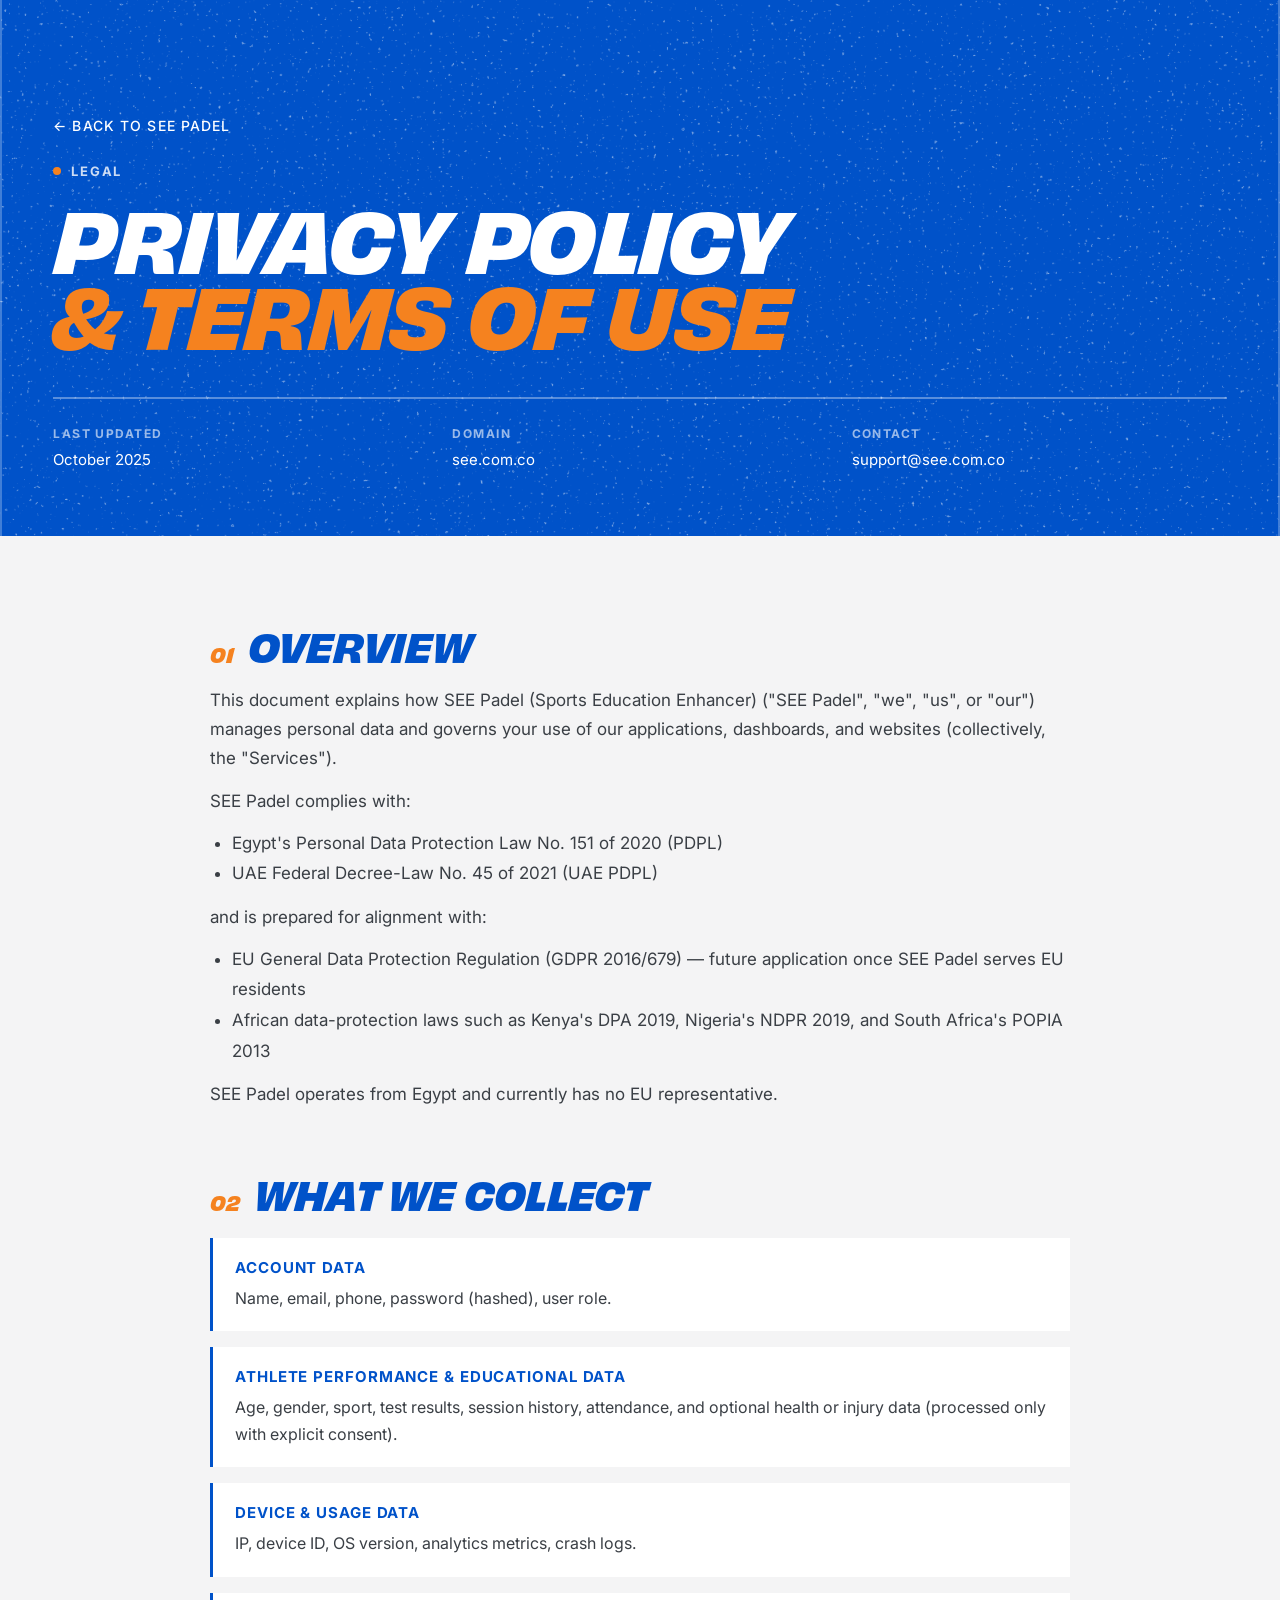
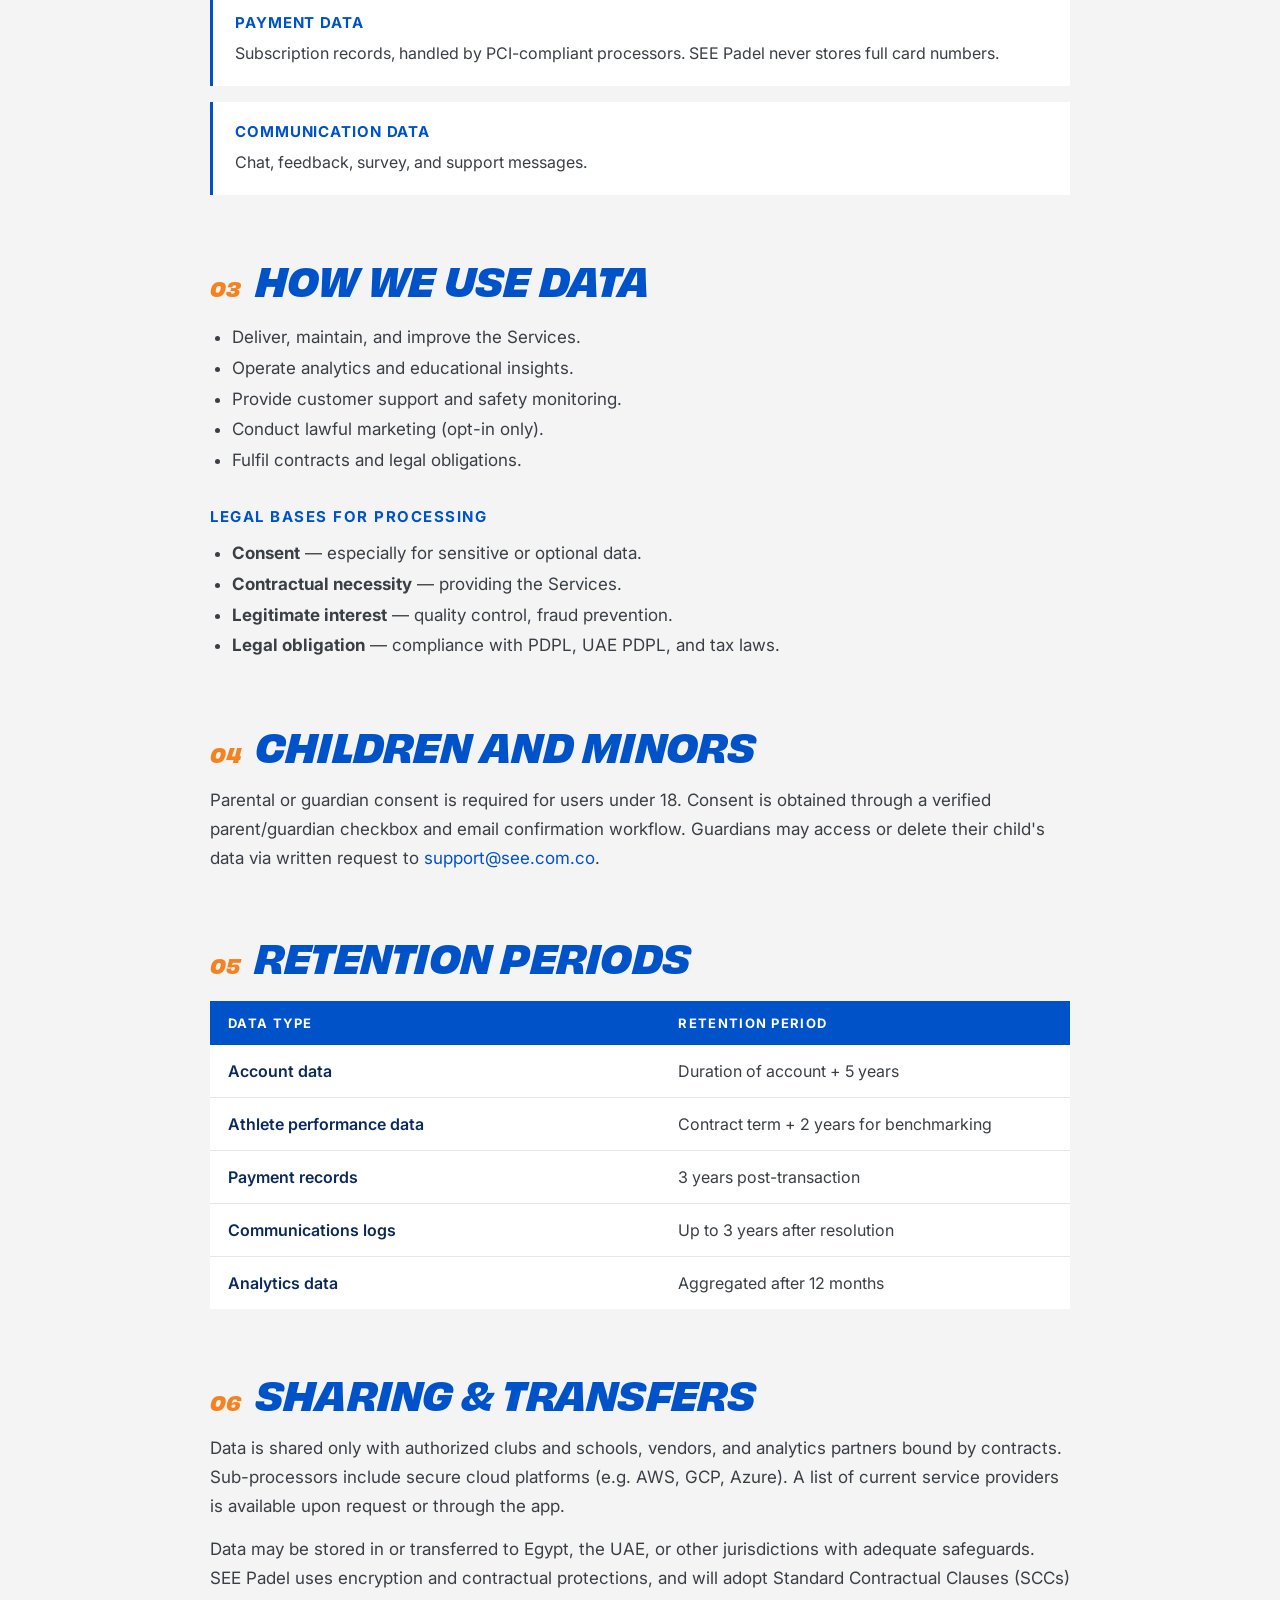
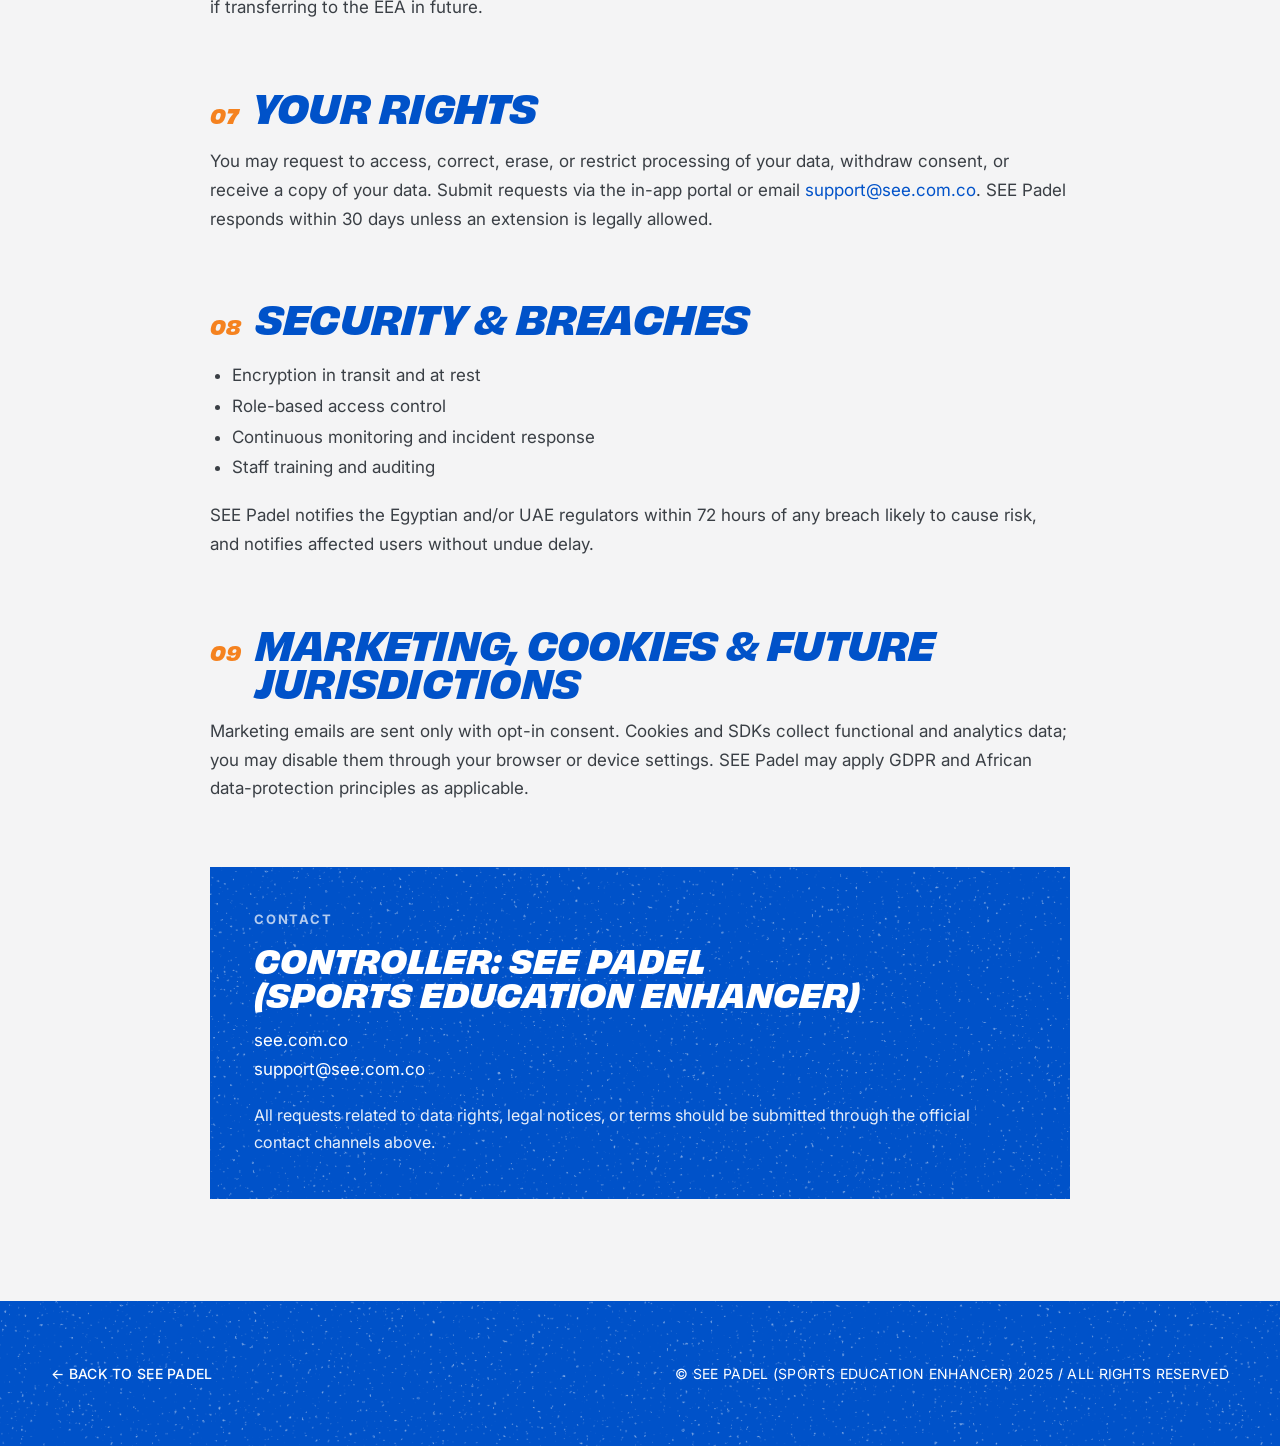
==== privacy.html @ aed31540 "Add See Padel landing page static site Static HTML/CSS/JS port of the See Padel prototype, including" ====
<!DOCTYPE html>
<html lang="en">
<head>
<meta charset="utf-8">
<meta name="viewport" content="width=device-width, initial-scale=1">
<title>Privacy Policy &amp; Terms of Use — See Padel</title>
<link rel="icon" href="./assets/logo-mark.png">
<link rel="preconnect" href="https://fonts.googleapis.com">
<link rel="preconnect" href="https://fonts.gstatic.com" crossorigin>
<link href="https://fonts.googleapis.com/css2?family=Archivo:ital,wght@0,400..900;1,400..900&family=Inter:wght@400;500;600;700&display=swap" rel="stylesheet">
<link rel="stylesheet" href="./styles.css">
</head>
<body class="legal">

<section data-r="hero" style="position:relative;background-color:#0052C9;background-image:url('./assets/bg-noise.png');background-size:1150px auto;background-repeat:repeat;background-position:top center;color:#fff;font-family:'Inter',system-ui,sans-serif;overflow:hidden">
  <div data-r="hero-inner" style="position:relative;padding:clamp(72px,9vw,132px) clamp(20px,4vw,72px) clamp(44px,5vw,72px);border-left:2px solid rgba(255,255,255,0.25);border-right:2px solid rgba(255,255,255,0.25)">
    <a href="./index.html" style="display:inline-flex;align-items:center;gap:10px;font-size:14px;font-weight:500;letter-spacing:0.08em;text-transform:uppercase;color:#fff">&larr; Back to see padel</a>
    <div style="display:flex;align-items:center;gap:10px;margin-top:28px;font-size:13px;font-weight:700;letter-spacing:0.14em;text-transform:uppercase;color:rgba(255,255,255,0.8)">
      <span style="width:8px;height:8px;border-radius:50%;background:#F5821F"></span>Legal
    </div>
    <h1 data-r="h1" style="margin:16px 0 0;font-family:'Obviously','Archivo',sans-serif;font-style:italic;font-weight:700;font-size:clamp(40px,6.4vw,96px);line-height:0.92;letter-spacing:-0.03em;text-transform:uppercase;text-wrap:balance">Privacy policy<br><span style="color:#F5821F">&amp; terms of use</span></h1>
    <div data-r="meta" style="display:grid;grid-template-columns:repeat(3,minmax(0,1fr));gap:24px;margin-top:clamp(32px,4vw,56px);padding-top:26px;border-top:2px solid rgba(255,255,255,0.35);font-size:15px;line-height:1.5">
      <div>
        <div style="font-size:12px;font-weight:700;letter-spacing:0.12em;text-transform:uppercase;color:rgba(255,255,255,0.6)">Last updated</div>
        <div style="margin-top:6px">October 2025</div>
      </div>
      <div>
        <div style="font-size:12px;font-weight:700;letter-spacing:0.12em;text-transform:uppercase;color:rgba(255,255,255,0.6)">Domain</div>
        <div style="margin-top:6px"><a href="https://see.com.co" target="_blank" rel="noopener">see.com.co</a></div>
      </div>
      <div>
        <div style="font-size:12px;font-weight:700;letter-spacing:0.12em;text-transform:uppercase;color:rgba(255,255,255,0.6)">Contact</div>
        <div style="margin-top:6px"><a href="mailto:support@see.com.co">support@see.com.co</a></div>
      </div>
    </div>
  </div>
</section>

<section data-r="body" style="background:#F4F4F5;padding:clamp(56px,7vw,104px) clamp(20px,4vw,72px) clamp(72px,8vw,120px);font-family:'Inter',system-ui,sans-serif;color:#3A3F45">
  <div style="max-width:860px;margin:0 auto;display:flex;flex-direction:column;gap:clamp(40px,5vw,64px)">

    <div>
      <div style="display:flex;align-items:baseline;gap:14px">
        <span style="font-family:'Obviously','Archivo',sans-serif;font-style:italic;font-weight:700;font-size:20px;color:#F5821F">01</span>
        <h2 style="margin:0;font-family:'Obviously','Archivo',sans-serif;font-style:italic;font-weight:700;font-size:clamp(24px,3vw,38px);line-height:1;letter-spacing:-0.02em;text-transform:uppercase;color:#0052C9">Overview</h2>
      </div>
      <p style="margin:18px 0 0;font-size:17px;line-height:1.7;text-wrap:pretty">This document explains how SEE Padel (Sports Education Enhancer) ("SEE Padel", "we", "us", or "our") manages personal data and governs your use of our applications, dashboards, and websites (collectively, the "Services").</p>
      <p style="margin:14px 0 0;font-size:17px;line-height:1.7">SEE Padel complies with:</p>
      <ul style="margin:12px 0 0;padding-left:22px;font-size:17px;line-height:1.8">
        <li>Egypt's Personal Data Protection Law No. 151 of 2020 (PDPL)</li>
        <li>UAE Federal Decree-Law No. 45 of 2021 (UAE PDPL)</li>
      </ul>
      <p style="margin:14px 0 0;font-size:17px;line-height:1.7">and is prepared for alignment with:</p>
      <ul style="margin:12px 0 0;padding-left:22px;font-size:17px;line-height:1.8">
        <li>EU General Data Protection Regulation (GDPR 2016/679) &mdash; future application once SEE Padel serves EU residents</li>
        <li>African data-protection laws such as Kenya's DPA 2019, Nigeria's NDPR 2019, and South Africa's POPIA 2013</li>
      </ul>
      <p style="margin:14px 0 0;font-size:17px;line-height:1.7">SEE Padel operates from Egypt and currently has no EU representative.</p>
    </div>

    <div>
      <div style="display:flex;align-items:baseline;gap:14px">
        <span style="font-family:'Obviously','Archivo',sans-serif;font-style:italic;font-weight:700;font-size:20px;color:#F5821F">02</span>
        <h2 style="margin:0;font-family:'Obviously','Archivo',sans-serif;font-style:italic;font-weight:700;font-size:clamp(24px,3vw,38px);line-height:1;letter-spacing:-0.02em;text-transform:uppercase;color:#0052C9">What we collect</h2>
      </div>
      <div style="display:flex;flex-direction:column;gap:16px;margin-top:22px">
        <div style="padding:20px 22px;background:#fff;border-left:3px solid #0052C9">
          <div style="font-size:15px;font-weight:700;letter-spacing:0.06em;text-transform:uppercase;color:#0052C9">Account data</div>
          <p style="margin:8px 0 0;font-size:16px;line-height:1.65">Name, email, phone, password (hashed), user role.</p>
        </div>
        <div style="padding:20px 22px;background:#fff;border-left:3px solid #0052C9">
          <div style="font-size:15px;font-weight:700;letter-spacing:0.06em;text-transform:uppercase;color:#0052C9">Athlete performance &amp; educational data</div>
          <p style="margin:8px 0 0;font-size:16px;line-height:1.65">Age, gender, sport, test results, session history, attendance, and optional health or injury data (processed only with explicit consent).</p>
        </div>
        <div style="padding:20px 22px;background:#fff;border-left:3px solid #0052C9">
          <div style="font-size:15px;font-weight:700;letter-spacing:0.06em;text-transform:uppercase;color:#0052C9">Device &amp; usage data</div>
          <p style="margin:8px 0 0;font-size:16px;line-height:1.65">IP, device ID, OS version, analytics metrics, crash logs.</p>
        </div>
        <div style="padding:20px 22px;background:#fff;border-left:3px solid #0052C9">
          <div style="font-size:15px;font-weight:700;letter-spacing:0.06em;text-transform:uppercase;color:#0052C9">Payment data</div>
          <p style="margin:8px 0 0;font-size:16px;line-height:1.65">Subscription records, handled by PCI-compliant processors. SEE Padel never stores full card numbers.</p>
        </div>
        <div style="padding:20px 22px;background:#fff;border-left:3px solid #0052C9">
          <div style="font-size:15px;font-weight:700;letter-spacing:0.06em;text-transform:uppercase;color:#0052C9">Communication data</div>
          <p style="margin:8px 0 0;font-size:16px;line-height:1.65">Chat, feedback, survey, and support messages.</p>
        </div>
      </div>
    </div>

    <div>
      <div style="display:flex;align-items:baseline;gap:14px">
        <span style="font-family:'Obviously','Archivo',sans-serif;font-style:italic;font-weight:700;font-size:20px;color:#F5821F">03</span>
        <h2 style="margin:0;font-family:'Obviously','Archivo',sans-serif;font-style:italic;font-weight:700;font-size:clamp(24px,3vw,38px);line-height:1;letter-spacing:-0.02em;text-transform:uppercase;color:#0052C9">How we use data</h2>
      </div>
      <ul style="margin:20px 0 0;padding-left:22px;font-size:17px;line-height:1.8">
        <li>Deliver, maintain, and improve the Services.</li>
        <li>Operate analytics and educational insights.</li>
        <li>Provide customer support and safety monitoring.</li>
        <li>Conduct lawful marketing (opt-in only).</li>
        <li>Fulfil contracts and legal obligations.</li>
      </ul>
      <h3 style="margin:32px 0 0;font-size:15px;font-weight:700;letter-spacing:0.1em;text-transform:uppercase;color:#0052C9">Legal bases for processing</h3>
      <ul style="margin:12px 0 0;padding-left:22px;font-size:17px;line-height:1.8">
        <li><strong>Consent</strong> &mdash; especially for sensitive or optional data.</li>
        <li><strong>Contractual necessity</strong> &mdash; providing the Services.</li>
        <li><strong>Legitimate interest</strong> &mdash; quality control, fraud prevention.</li>
        <li><strong>Legal obligation</strong> &mdash; compliance with PDPL, UAE PDPL, and tax laws.</li>
      </ul>
    </div>

    <div>
      <div style="display:flex;align-items:baseline;gap:14px">
        <span style="font-family:'Obviously','Archivo',sans-serif;font-style:italic;font-weight:700;font-size:20px;color:#F5821F">04</span>
        <h2 style="margin:0;font-family:'Obviously','Archivo',sans-serif;font-style:italic;font-weight:700;font-size:clamp(24px,3vw,38px);line-height:1;letter-spacing:-0.02em;text-transform:uppercase;color:#0052C9">Children and minors</h2>
      </div>
      <p style="margin:18px 0 0;font-size:17px;line-height:1.7;text-wrap:pretty">Parental or guardian consent is required for users under 18. Consent is obtained through a verified parent/guardian checkbox and email confirmation workflow. Guardians may access or delete their child's data via written request to <a href="mailto:support@see.com.co">support@see.com.co</a>.</p>
    </div>

    <div>
      <div style="display:flex;align-items:baseline;gap:14px">
        <span style="font-family:'Obviously','Archivo',sans-serif;font-style:italic;font-weight:700;font-size:20px;color:#F5821F">05</span>
        <h2 style="margin:0;font-family:'Obviously','Archivo',sans-serif;font-style:italic;font-weight:700;font-size:clamp(24px,3vw,38px);line-height:1;letter-spacing:-0.02em;text-transform:uppercase;color:#0052C9">Retention periods</h2>
      </div>
      <div data-r="table" style="margin-top:22px;background:#fff;font-size:16px">
        <div style="display:grid;grid-template-columns:1.1fr 1fr;background:#0052C9;color:#fff;font-size:13px;font-weight:700;letter-spacing:0.1em;text-transform:uppercase">
          <div style="padding:14px 18px">Data type</div>
          <div style="padding:14px 18px">Retention period</div>
        </div>
        <div style="display:grid;grid-template-columns:1.1fr 1fr;border-bottom:1px solid #E7E7E9">
          <div style="padding:16px 18px;font-weight:600;color:#0B2A5B">Account data</div>
          <div style="padding:16px 18px">Duration of account + 5 years</div>
        </div>
        <div style="display:grid;grid-template-columns:1.1fr 1fr;border-bottom:1px solid #E7E7E9">
          <div style="padding:16px 18px;font-weight:600;color:#0B2A5B">Athlete performance data</div>
          <div style="padding:16px 18px">Contract term + 2 years for benchmarking</div>
        </div>
        <div style="display:grid;grid-template-columns:1.1fr 1fr;border-bottom:1px solid #E7E7E9">
          <div style="padding:16px 18px;font-weight:600;color:#0B2A5B">Payment records</div>
          <div style="padding:16px 18px">3 years post-transaction</div>
        </div>
        <div style="display:grid;grid-template-columns:1.1fr 1fr;border-bottom:1px solid #E7E7E9">
          <div style="padding:16px 18px;font-weight:600;color:#0B2A5B">Communications logs</div>
          <div style="padding:16px 18px">Up to 3 years after resolution</div>
        </div>
        <div style="display:grid;grid-template-columns:1.1fr 1fr">
          <div style="padding:16px 18px;font-weight:600;color:#0B2A5B">Analytics data</div>
          <div style="padding:16px 18px">Aggregated after 12 months</div>
        </div>
      </div>
    </div>

    <div>
      <div style="display:flex;align-items:baseline;gap:14px">
        <span style="font-family:'Obviously','Archivo',sans-serif;font-style:italic;font-weight:700;font-size:20px;color:#F5821F">06</span>
        <h2 style="margin:0;font-family:'Obviously','Archivo',sans-serif;font-style:italic;font-weight:700;font-size:clamp(24px,3vw,38px);line-height:1;letter-spacing:-0.02em;text-transform:uppercase;color:#0052C9">Sharing &amp; transfers</h2>
      </div>
      <p style="margin:18px 0 0;font-size:17px;line-height:1.7;text-wrap:pretty">Data is shared only with authorized clubs and schools, vendors, and analytics partners bound by contracts. Sub-processors include secure cloud platforms (e.g. AWS, GCP, Azure). A list of current service providers is available upon request or through the app.</p>
      <p style="margin:14px 0 0;font-size:17px;line-height:1.7;text-wrap:pretty">Data may be stored in or transferred to Egypt, the UAE, or other jurisdictions with adequate safeguards. SEE Padel uses encryption and contractual protections, and will adopt Standard Contractual Clauses (SCCs) if transferring to the EEA in future.</p>
    </div>

    <div>
      <div style="display:flex;align-items:baseline;gap:14px">
        <span style="font-family:'Obviously','Archivo',sans-serif;font-style:italic;font-weight:700;font-size:20px;color:#F5821F">07</span>
        <h2 style="margin:0;font-family:'Obviously','Archivo',sans-serif;font-style:italic;font-weight:700;font-size:clamp(24px,3vw,38px);line-height:1;letter-spacing:-0.02em;text-transform:uppercase;color:#0052C9">Your rights</h2>
      </div>
      <p style="margin:18px 0 0;font-size:17px;line-height:1.7;text-wrap:pretty">You may request to access, correct, erase, or restrict processing of your data, withdraw consent, or receive a copy of your data. Submit requests via the in-app portal or email <a href="mailto:support@see.com.co">support@see.com.co</a>. SEE Padel responds within 30 days unless an extension is legally allowed.</p>
    </div>

    <div>
      <div style="display:flex;align-items:baseline;gap:14px">
        <span style="font-family:'Obviously','Archivo',sans-serif;font-style:italic;font-weight:700;font-size:20px;color:#F5821F">08</span>
        <h2 style="margin:0;font-family:'Obviously','Archivo',sans-serif;font-style:italic;font-weight:700;font-size:clamp(24px,3vw,38px);line-height:1;letter-spacing:-0.02em;text-transform:uppercase;color:#0052C9">Security &amp; breaches</h2>
      </div>
      <ul style="margin:20px 0 0;padding-left:22px;font-size:17px;line-height:1.8">
        <li>Encryption in transit and at rest</li>
        <li>Role-based access control</li>
        <li>Continuous monitoring and incident response</li>
        <li>Staff training and auditing</li>
      </ul>
      <p style="margin:18px 0 0;font-size:17px;line-height:1.7;text-wrap:pretty">SEE Padel notifies the Egyptian and/or UAE regulators within 72 hours of any breach likely to cause risk, and notifies affected users without undue delay.</p>
    </div>

    <div>
      <div style="display:flex;align-items:baseline;gap:14px">
        <span style="font-family:'Obviously','Archivo',sans-serif;font-style:italic;font-weight:700;font-size:20px;color:#F5821F">09</span>
        <h2 style="margin:0;font-family:'Obviously','Archivo',sans-serif;font-style:italic;font-weight:700;font-size:clamp(24px,3vw,38px);line-height:1;letter-spacing:-0.02em;text-transform:uppercase;color:#0052C9">Marketing, cookies &amp; future jurisdictions</h2>
      </div>
      <p style="margin:18px 0 0;font-size:17px;line-height:1.7;text-wrap:pretty">Marketing emails are sent only with opt-in consent. Cookies and SDKs collect functional and analytics data; you may disable them through your browser or device settings. SEE Padel may apply GDPR and African data-protection principles as applicable.</p>
    </div>

    <div data-r="contact-card" style="padding:clamp(28px,4vw,44px);background-color:#0052C9;background-image:url('./assets/bg-noise.png');background-size:1150px auto;background-repeat:repeat;color:#fff">
      <div style="font-size:13px;font-weight:700;letter-spacing:0.14em;text-transform:uppercase;color:rgba(255,255,255,0.7)">Contact</div>
      <div style="margin-top:14px;font-family:'Obviously','Archivo',sans-serif;font-style:italic;font-weight:700;font-size:clamp(22px,2.6vw,32px);line-height:1.05;text-transform:uppercase">Controller: SEE Padel<br>(Sports Education Enhancer)</div>
      <div style="margin-top:18px;font-size:17px;line-height:1.7">
        <a href="https://see.com.co" target="_blank" rel="noopener">see.com.co</a><br>
        <a href="mailto:support@see.com.co">support@see.com.co</a>
      </div>
      <p style="margin:18px 0 0;font-size:16px;line-height:1.65;color:rgba(255,255,255,0.9);text-wrap:pretty">All requests related to data rights, legal notices, or terms should be submitted through the official contact channels above.</p>
    </div>

  </div>
</section>

<footer data-r="footer" style="background-color:#0052C9;background-image:url('./assets/bg-noise.png');background-size:1150px auto;background-repeat:repeat;background-position:top center;padding:clamp(40px,5vw,64px) clamp(20px,4vw,72px);color:#fff;font-family:'Inter',system-ui,sans-serif">
  <div data-r="footer-row" style="display:flex;flex-wrap:wrap;align-items:center;justify-content:space-between;gap:24px;font-size:14px;letter-spacing:0.02em;text-transform:uppercase">
    <a href="./index.html" style="display:inline-flex;align-items:center;gap:10px;font-weight:500">&larr; Back to see padel</a>
    <div>&copy; SEE Padel (Sports Education Enhancer) 2025 / All rights reserved</div>
  </div>
</footer>

</body>
</html>
---- styles.css ----
/* See Padel — landing page styles
   Ported from the Claude Design handoff (See Padel.dc.html).
   Theme baked to the design defaults: accent #F5821F, framed hero, Glass overlay. */

@font-face { font-family:'Obviously'; src:url('./assets/fonts/Obviously-Bold.otf') format('opentype'); font-weight:700; font-style:normal; font-display:swap; }
@font-face { font-family:'Obviously'; src:url('./assets/fonts/Obviously-BoldItalic.otf') format('opentype'); font-weight:700; font-style:italic; font-display:swap; }

html, body { margin:0; padding:0; height:auto; min-height:100%; overflow:visible; overflow-x:clip; }
body { background:#0052C9; -webkit-font-smoothing:antialiased; text-rendering:optimizeLegibility; }
*, *::before, *::after { box-sizing:border-box; }
img { max-width:100%; }
a { color:#FFFFFF; text-decoration:none; }
a:hover { color:#F5821F; }
html { scroll-behavior:smooth; }

/* ---- Hero noise field ---- */
[data-r="hero"] {
  background-image:url("./assets/bg-noise.png");
  background-size:1150px auto;
  background-repeat:repeat;
  background-position:top center;
}

/* ---- Anchored scroll targets ---- */
#features, #how, #faqs, #clubs { scroll-margin-top:0; }
[data-r="steps-wrap"], [data-r="faq-wrap"], [data-r="footer"], #clubs { position:relative; z-index:1; }

/* ---- Hover / focus affordances (were style-hover in the prototype) ---- */
@media (min-width:768px) {
  [data-r="cta"] > a, [data-r="cta2-buttons"] > a, [data-r="signin"] {
    border-radius:0;
    transition:border-radius 380ms cubic-bezier(0.22,1,0.36,1), background 260ms ease, border-color 260ms ease, color 260ms ease;
  }
  [data-r="cta"] > a > span, [data-r="cta2-buttons"] > a > span, [data-r="signin"] > span {
    display:inline-block;
    transition:transform 320ms cubic-bezier(0.22,1,0.36,1);
  }
  [data-r="cta"] > a:hover, [data-r="cta2-buttons"] > a:hover { border-radius:24px; }
  [data-r="signin"]:hover { border-radius:16px; }
  [data-r="cta"] > a:hover > span, [data-r="cta2-buttons"] > a:hover > span, [data-r="signin"]:hover > span { transform:translateX(6px); }
}
[data-r="signin"]:hover { background:#ff9436; color:#fff; }
[data-r="cta"] a.is-primary:hover { background:#ff9436; color:#fff; }
[data-r="cta"] a.is-ghost:hover { background:rgba(255,255,255,0.18); color:#fff; border-color:#fff; }
[data-r="cta2-buttons"] a:hover { background:#0a63e0; color:#fff; }
[data-r="faq-item"] button:hover span:first-child { color:#0052C9; }

/* ---- FAB / burger / mobile menu ---- */
[data-r="fab"][data-on="true"] { transform:translateY(0) !important; pointer-events:auto !important; }
@media (hover:hover) and (pointer:fine) { [data-r="fab"]:hover { border-radius:18px; } }
[data-r="burger"] > span { transition:transform 380ms cubic-bezier(0.22,1,0.36,1), opacity 220ms ease; }
[data-r="burger"][data-x="true"] > span:nth-child(1) { transform:translateY(7px) rotate(45deg); }
[data-r="burger"][data-x="true"] > span:nth-child(2) { opacity:0; transform:scaleX(0.4); }
[data-r="burger"][data-x="true"] > span:nth-child(3) { transform:translateY(-7px) rotate(-45deg); }
[data-r="fab"] > span { transition:transform 380ms cubic-bezier(0.22,1,0.36,1), opacity 220ms ease; }
[data-r="fab"][data-x="true"] > span:nth-child(1) { transform:translateY(7px) rotate(45deg); }
[data-r="fab"][data-x="true"] > span:nth-child(2) { opacity:0; transform:scaleX(0.4); }
[data-r="fab"][data-x="true"] > span:nth-child(3) { transform:translateY(-7px) rotate(-45deg); }
[data-r="fabmenu"][data-open="true"] { opacity:1 !important; visibility:visible !important; pointer-events:auto !important; transition-delay:0s !important; }
[data-r="fabmenu"] a:hover { color:#F5821F; }

/* ---- Keyframes for the hero intro ---- */
@keyframes heroDown { from { opacity:0; transform:translateY(-26px); filter:blur(14px); } to { opacity:1; transform:translateY(0); filter:blur(0); } }
@keyframes heroUp { from { opacity:0; transform:translateY(70px); filter:blur(18px); } to { opacity:1; transform:translateY(0); filter:blur(0); } }
@keyframes heroHand { from { opacity:0; transform:translateX(var(--hand-x,-50%)) translateY(90px); filter:blur(20px); } to { opacity:1; transform:translateX(var(--hand-x,-50%)) translateY(0); filter:blur(0); } }
@keyframes heroLeft { from { opacity:0; transform:translateX(-64px); filter:blur(16px); } to { opacity:1; transform:translateX(0); filter:blur(0); } }
@keyframes heroRight { from { opacity:0; transform:translateX(64px); filter:blur(16px); } to { opacity:1; transform:translateX(0); filter:blur(0); } }
@keyframes heroFrame { from { opacity:0; filter:blur(10px); } to { opacity:1; filter:blur(0); } }

@media (prefers-reduced-motion:reduce) {
  [data-r="header"], [data-r="hand"], [data-r="line"], [data-r="copy"], [data-r="frame"] { animation:none !important; opacity:1 !important; filter:none !important; }
}

/* =====================================================================
   Responsive rules (verbatim from the prototype's media queries)
   ===================================================================== */
@media (max-width:767px) {
  [data-r="nav"] { display:none !important; }
  [data-r="nav"][data-open="never"] { display:flex !important; position:absolute !important; top:100% !important; left:0 !important; right:0 !important; flex-direction:column !important; align-items:flex-start !important; gap:22px !important; background:#0D52D9 !important; border-bottom:2px solid #fff !important; padding:24px 22px !important; z-index:20 !important; }
  [data-r="burger"] { display:flex !important; }
  [data-r="header"] { position:relative !important; padding:16px 20px !important; gap:14px !important; }
  [data-r="logo"] { height:34px !important; }
  [data-r="signin"] { padding:12px 16px !important; font-size:15px !important; }
  [data-r="hero"] { min-height:0 !important; padding:0 14px !important; }
  [data-r="rule-l"] { left:14px !important; }
  [data-r="rule-r"] { right:14px !important; }
  [data-r="frame"] { min-height:0 !important; overflow:hidden !important; }
  [data-r="body"] { padding:26px 20px 44px !important; gap:26px !important; min-height:min(96vw,760px) !important; justify-content:space-between !important; }
  [data-r="line"] { font-size:12.4vw !important; }
  [data-r="hand"] { position:absolute !important; left:50% !important; right:auto !important; top:auto !important; bottom:0 !important; height:calc(100% - 34px) !important; width:auto !important; max-width:none !important; --hand-x:-50%; margin:0 !important; z-index:2 !important; }
  [data-r="copy"] { max-width:none !important; gap:16px !important; z-index:3 !important; margin:0 !important; padding:0 !important; background:none !important; }
  [data-r="cta"] a + a { background:rgba(255,255,255,0.10) !important; -webkit-backdrop-filter:blur(14px) saturate(140%) !important; backdrop-filter:blur(14px) saturate(140%) !important; color:#fff !important; border-color:rgba(255,255,255,0.55) !important; }
  [data-r="para"] { max-width:420px !important; font-size:16px !important; }

  [data-r="hl"] { grid-template-columns:1fr !important; }
  [data-r="hl-card"] { border-top:2px solid #fff !important; min-height:84vw !important; aspect-ratio:auto !important; width:100% !important; }
  [data-r="hl-mockup-slot"] { inset:0 !important; z-index:4 !important; }
  [data-r="hl-courtline"] { z-index:1 !important; right:8% !important; }
  [data-r="hl-divider"] { left:8% !important; z-index:1 !important; }
  [data-r="hl-h2"] { font-size:min(7.4vw,54px) !important; }

  [data-r="feat"] { grid-template-columns:1fr !important; grid-template-rows:auto auto !important; gap:18px !important; padding:28px 20px !important; position:sticky !important; top:0 !important; height:100svh !important; min-height:0 !important; overflow:hidden !important; align-content:center !important; }
  [data-r="feat"] p { font-size:15px !important; line-height:1.55 !important; }
  [data-r="feat"] > div:last-child { gap:14px !important; }
  [data-r="feat-h2"] { font-size:min(6.6vw,40px) !important; }
  [data-r="feat-card"] { aspect-ratio:0.759 / 1 !important; height:auto !important; }
  [data-r="feat-card"][data-r-keep-aspect] { aspect-ratio:0.759 / 1 !important; height:auto !important; min-height:0 !important; max-height:none !important; width:100% !important; max-width:100% !important; margin:0 !important; }
  [data-r="feat-card"] > img { object-fit:contain !important; object-position:center bottom !important; }
  [data-r="feat-card"] > img[data-r="feat-img-m"] ~ img, [data-r="feat-card"] > img:not([data-r="feat-img-m"]) { display:none !important; }
  [data-r="feat-card"] > img[data-r="feat-img-m"] { display:block !important; position:absolute !important; inset:auto !important; top:-4.90% !important; left:-9.10% !important; width:118.20% !important; height:113.47% !important; object-fit:fill !important; }

  [data-r="footer"] { display:flex !important; flex-direction:column !important; padding-bottom:0 !important; }
  [data-r="footer-top"] { order:1 !important; grid-template-columns:1fr !important; gap:26px !important; }
  [data-r="footer-top"] img { margin-bottom:34px !important; }
  [data-r="footer-bottom"] { order:2 !important; margin-top:34px !important; grid-template-columns:1fr 1fr !important; gap:22px !important; font-size:13px !important; display:grid !important; }
  [data-r="footer-word"] { order:4 !important; margin:26px 0 0 !important; padding:0 !important; }
  [data-r="footer-copy"] { display:none !important; }
  [data-r="footer-copy-m"] { display:block !important; order:3 !important; position:relative !important; z-index:2 !important; margin-top:18px !important; }
  [data-r="footer-nav"] { display:none !important; }
  [data-r="footer-nav-m"] { display:flex !important; grid-column:1 / -1 !important; margin-bottom:6px !important; }
  [data-r="footer-wordmark"] { color:#F2F0EA !important; -webkit-mask-image:linear-gradient(to bottom,#000 0%,#000 56%,rgba(0,0,0,0.35) 82%,rgba(0,0,0,0) 100%) !important; mask-image:linear-gradient(to bottom,#000 0%,#000 56%,rgba(0,0,0,0.35) 82%,rgba(0,0,0,0) 100%) !important; }
  [data-r="footer-social"] { gap:14px !important; flex-wrap:wrap !important; }

  [data-r="faq"] { grid-template-columns:1fr !important; gap:26px !important; }
  [data-r="faq-h2"] { font-size:min(9vw,44px) !important; }
  [data-r="faq-wrap"] { padding:64px 20px !important; }

  [data-r="cta-panel"] { grid-template-columns:1fr !important; }
  [data-r="cta-card"] { min-height:92vw !important; border-top:2px solid #fff !important; }
  [data-r="cta-divider"] { display:block !important; left:8% !important; z-index:1 !important; }
  [data-r="cta-courtline"] { right:8% !important; z-index:1 !important; }
  #seepadel-cta-mockup { z-index:4 !important; }
  [data-r="cta-h2"] { font-size:min(7.4vw,54px) !important; }
  [data-r="cta2-buttons"] a { flex:1 1 auto !important; justify-content:center !important; }

  [data-r="steps-wrap"] { height:auto !important; }
  [data-r="steps"] { position:static !important; height:auto !important; padding:56px 20px !important; gap:26px !important; }
  [data-r="steps-grid"] { grid-template-columns:1fr !important; gap:26px !important; }
  [data-r="steps-h2"] { font-size:min(9vw,44px) !important; }
  [data-r="steps-media"] { display:none !important; }
  [data-r="steps-list"] { padding-left:26px !important; height:auto !important; justify-content:flex-start !important; gap:26px !important; }
  [data-r="step"] { opacity:1 !important; flex-direction:column !important; flex:0 0 auto !important; }
  [data-r="step-media"] { display:block !important; width:100% !important; height:108vw !important; object-fit:contain !important; margin:16px auto 4px !important; background:none !important; border:0 !important; border-radius:0 !important; overflow:visible !important; transform-origin:center center !important; }
  [data-r="step-num"] { width:40px !important; height:40px !important; font-size:17px !important; }

  [data-r="inside-h2"] { font-size:min(13vw,62px) !important; }
  [data-r="inside-img"] { display:none !important; }
  [data-r="inside-img-m"] { display:block !important; width:100% !important; max-width:none !important; height:auto !important; margin:10px 0 0 !important; }
  [data-r="inside"] { padding-bottom:40px !important; }
}

@media (max-width:1023px) {
  [data-r="inside"] { min-height:100svh !important; display:flex !important; flex-direction:column !important; justify-content:space-between !important; box-sizing:border-box !important; }
}

@media (max-width:480px) {
  [data-r="hl-stats"] { width:88% !important; }
  [data-r="signin"] { display:none !important; }
  [data-r="logo"] { height:40px !important; }
  [data-r="body"] { padding:34px 18px 44px !important; gap:34px !important; min-height:152vw !important; justify-content:space-between !important; }
  [data-r="head"] { align-items:center !important; }
  [data-r="line"] { font-size:21vw !important; white-space:normal !important; text-align:center !important; }
  [data-r="hand"] { --hand-x:-46%; }
  [data-r="copy"] { max-width:none !important; gap:22px !important; }
  [data-r="copy"] h1 { font-size:8.6vw !important; }
  [data-r="para"] { max-width:100% !important; font-size:16px !important; }
  [data-r="cta"] { flex-direction:column !important; align-items:stretch !important; gap:12px !important; flex-wrap:nowrap !important; }
  [data-r="cta"] a { flex:0 0 auto !important; width:100% !important; box-sizing:border-box !important; justify-content:center !important; padding:16px 14px !important; font-size:15px !important; white-space:nowrap !important; }
}

/* ---- Privacy page ---- */
body.legal { background:#F4F4F5; }
body.legal a { color:#0052C9; }
body.legal a:hover { color:#F5821F; }
body.legal [data-r="hero"] a, body.legal [data-r="footer"] a, body.legal [data-r="contact-card"] a { color:#fff; }
body.legal [data-r="hero"] a:hover, body.legal [data-r="footer"] a:hover, body.legal [data-r="contact-card"] a:hover { color:#F5821F; }
@media (max-width:767px) {
  body.legal [data-r="h1"] { font-size:min(13vw,60px) !important; }
  body.legal [data-r="meta"] { grid-template-columns:1fr !important; gap:14px !important; }
  body.legal [data-r="body"] { padding:48px 20px 72px !important; }
  body.legal [data-r="hero-inner"] { padding:92px 20px 48px !important; }
  body.legal [data-r="table"] { font-size:14px !important; }
  body.legal [data-r="footer-row"] { flex-direction:column !important; gap:18px !important; }
}
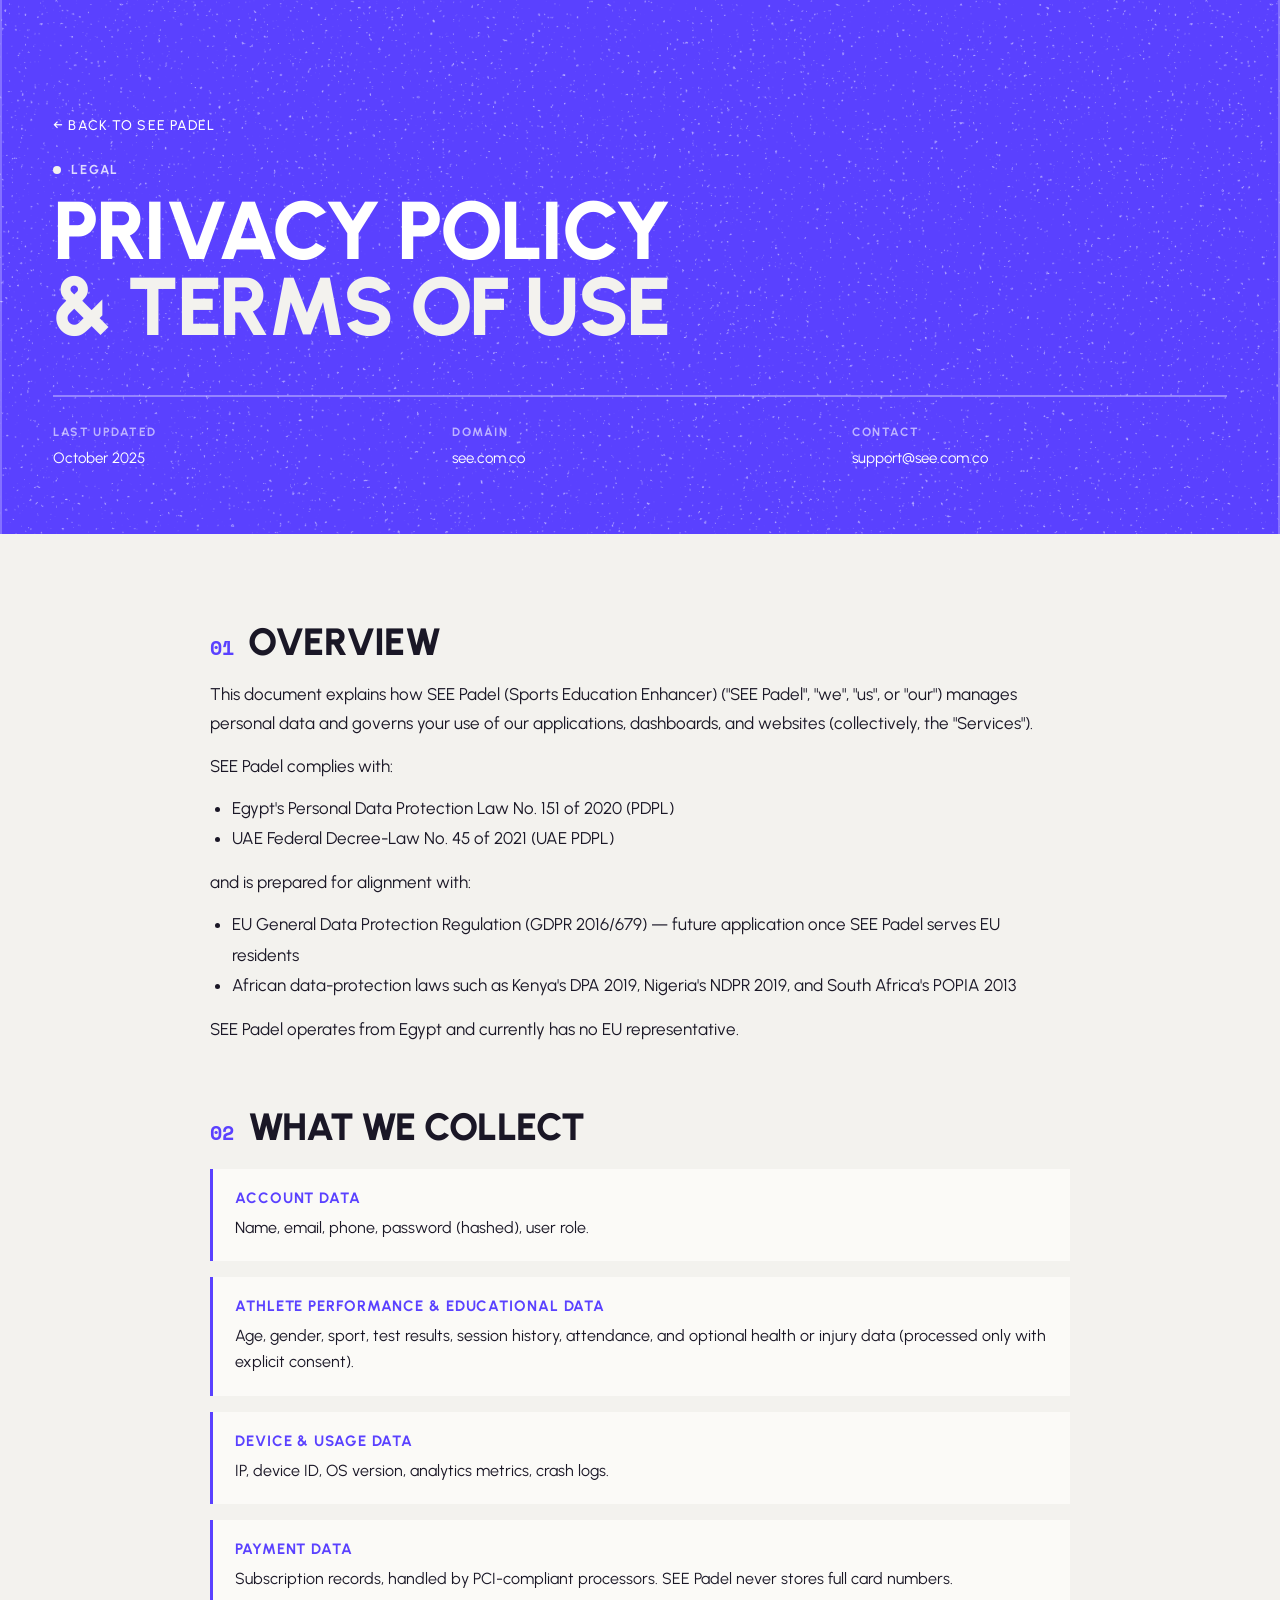
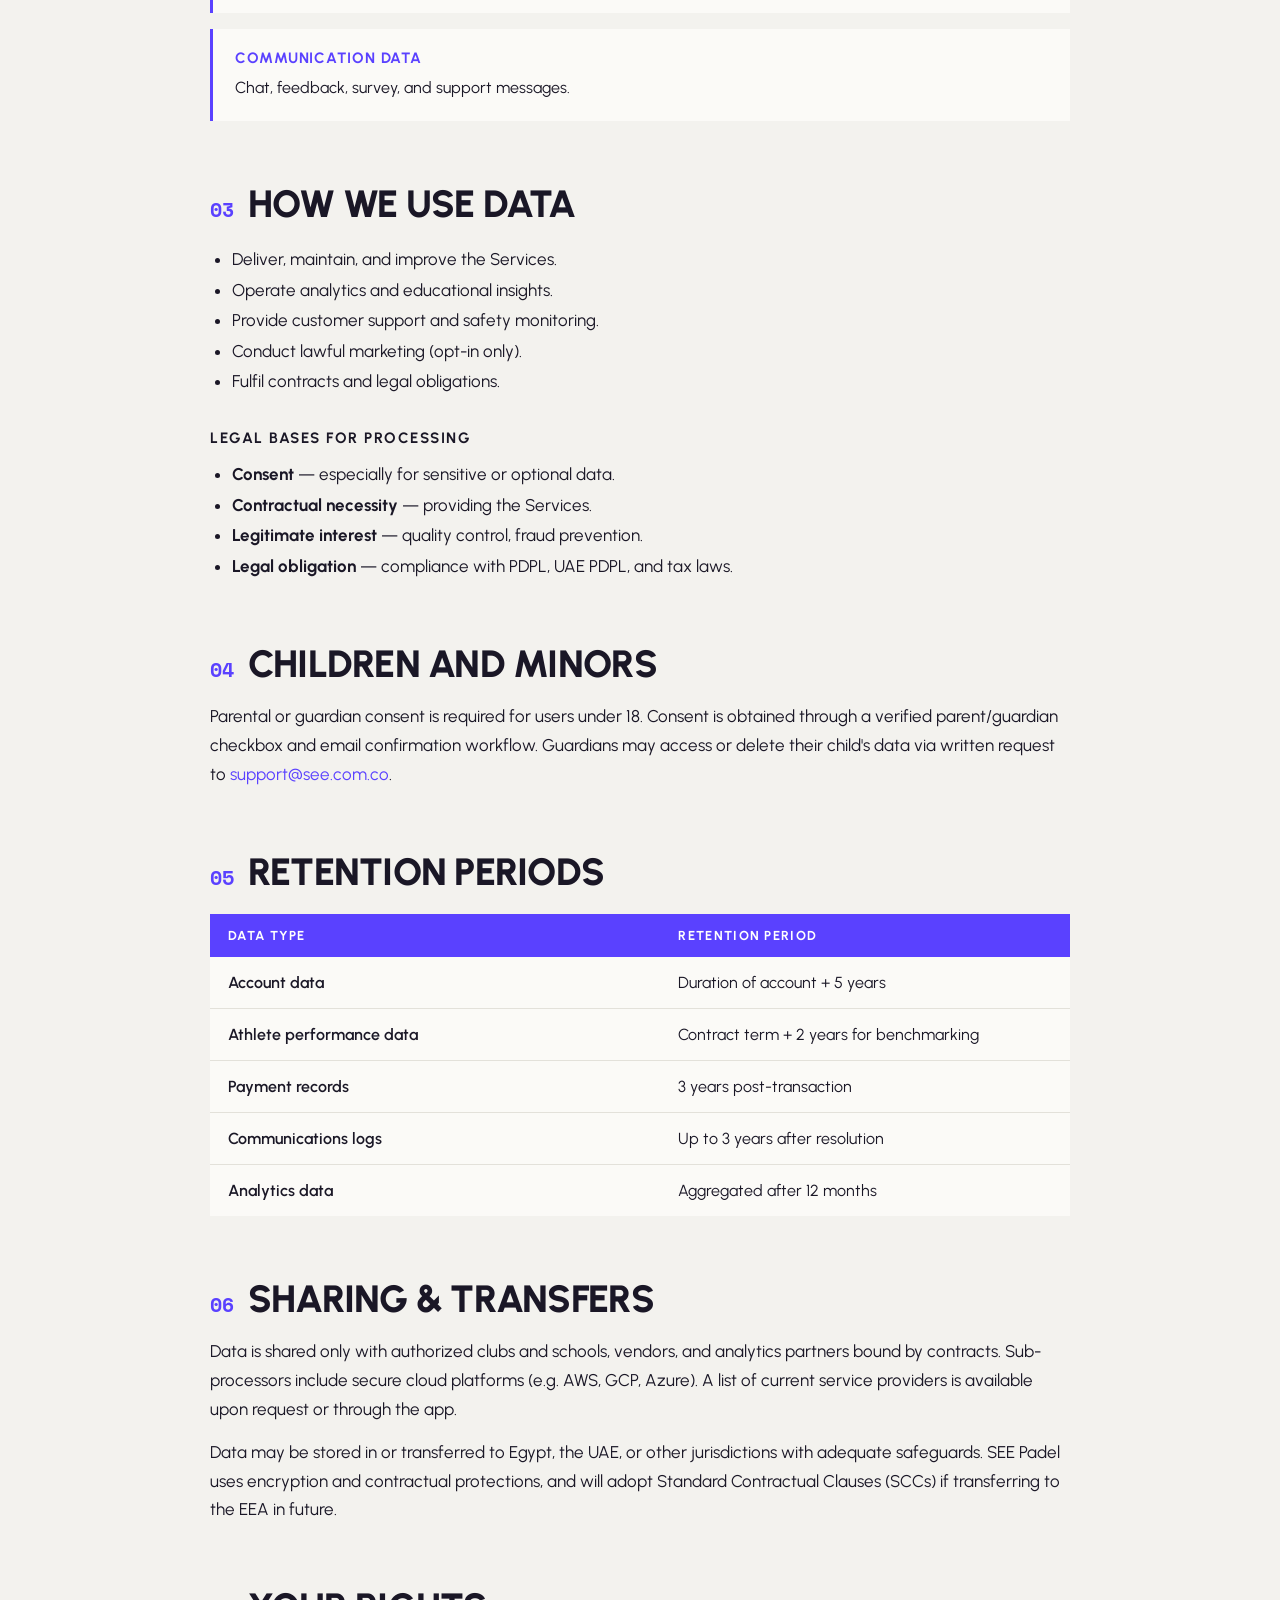
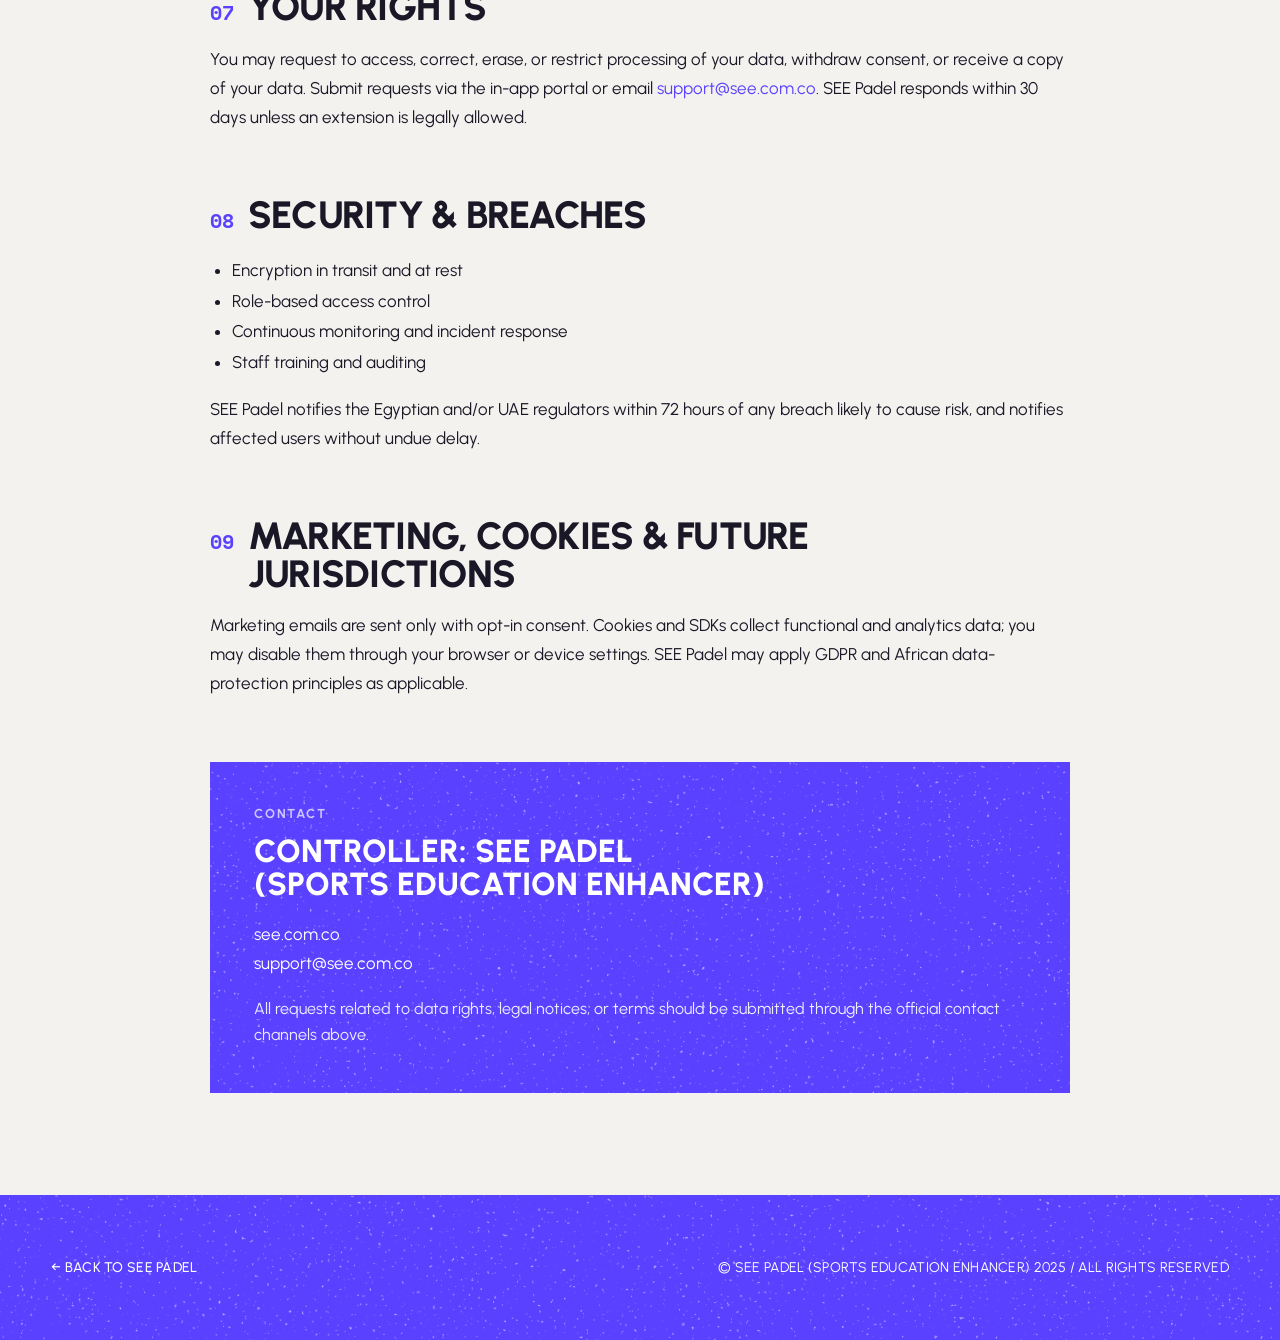
==== commit a925fa1e: "Repaint the template to BizQwik's foundation tokens throughout Replaces every hardcoded See Padel co" ====
--- a/privacy.html
+++ b/privacy.html
@@ -7,18 +7,19 @@
 <link rel="icon" href="./assets/logo-mark.png">
 <link rel="preconnect" href="https://fonts.googleapis.com">
 <link rel="preconnect" href="https://fonts.gstatic.com" crossorigin>
-<link href="https://fonts.googleapis.com/css2?family=Archivo:ital,wght@0,400..900;1,400..900&family=Inter:wght@400;500;600;700&display=swap" rel="stylesheet">
+<link href="https://fonts.googleapis.com/css2?family=Urbanist:wght@500;600;700;800&family=Space+Mono:wght@400;700&display=swap" rel="stylesheet">
+<link rel="stylesheet" href="./assets/foundation-tokens.css">
 <link rel="stylesheet" href="./styles.css">
 </head>
 <body class="legal">
 
-<section data-r="hero" style="position:relative;background-color:#0052C9;background-image:url('./assets/bg-noise.png');background-size:1150px auto;background-repeat:repeat;background-position:top center;color:#fff;font-family:'Inter',system-ui,sans-serif;overflow:hidden">
+<section data-r="hero" style="position:relative;background-color:var(--primary);background-image:url('./assets/bg-noise.png');background-size:1150px auto;background-repeat:repeat;background-position:top center;color:#fff;font-family:var(--font-body);overflow:hidden">
   <div data-r="hero-inner" style="position:relative;padding:clamp(72px,9vw,132px) clamp(20px,4vw,72px) clamp(44px,5vw,72px);border-left:2px solid rgba(255,255,255,0.25);border-right:2px solid rgba(255,255,255,0.25)">
     <a href="./index.html" style="display:inline-flex;align-items:center;gap:10px;font-size:14px;font-weight:500;letter-spacing:0.08em;text-transform:uppercase;color:#fff">&larr; Back to see padel</a>
     <div style="display:flex;align-items:center;gap:10px;margin-top:28px;font-size:13px;font-weight:700;letter-spacing:0.14em;text-transform:uppercase;color:rgba(255,255,255,0.8)">
-      <span style="width:8px;height:8px;border-radius:50%;background:#F5821F"></span>Legal
-    </div>
-    <h1 data-r="h1" style="margin:16px 0 0;font-family:'Obviously','Archivo',sans-serif;font-style:italic;font-weight:700;font-size:clamp(40px,6.4vw,96px);line-height:0.92;letter-spacing:-0.03em;text-transform:uppercase;text-wrap:balance">Privacy policy<br><span style="color:#F5821F">&amp; terms of use</span></h1>
+      <span style="width:8px;height:8px;border-radius:50%;background:var(--paper)"></span>Legal
+    </div>
+    <h1 data-r="h1" style="margin:16px 0 0;font-family:var(--font-body);font-weight:800;font-size:clamp(40px,6.4vw,96px);line-height:0.92;letter-spacing:-0.03em;text-transform:uppercase;text-wrap:balance">Privacy policy<br><span style="color:var(--paper)">&amp; terms of use</span></h1>
     <div data-r="meta" style="display:grid;grid-template-columns:repeat(3,minmax(0,1fr));gap:24px;margin-top:clamp(32px,4vw,56px);padding-top:26px;border-top:2px solid rgba(255,255,255,0.35);font-size:15px;line-height:1.5">
       <div>
         <div style="font-size:12px;font-weight:700;letter-spacing:0.12em;text-transform:uppercase;color:rgba(255,255,255,0.6)">Last updated</div>
@@ -36,13 +37,13 @@
   </div>
 </section>
 
-<section data-r="body" style="background:#F4F4F5;padding:clamp(56px,7vw,104px) clamp(20px,4vw,72px) clamp(72px,8vw,120px);font-family:'Inter',system-ui,sans-serif;color:#3A3F45">
+<section data-r="body" style="background:var(--paper);padding:clamp(56px,7vw,104px) clamp(20px,4vw,72px) clamp(72px,8vw,120px);font-family:var(--font-body);color:var(--ink)">
   <div style="max-width:860px;margin:0 auto;display:flex;flex-direction:column;gap:clamp(40px,5vw,64px)">
 
     <div>
       <div style="display:flex;align-items:baseline;gap:14px">
-        <span style="font-family:'Obviously','Archivo',sans-serif;font-style:italic;font-weight:700;font-size:20px;color:#F5821F">01</span>
-        <h2 style="margin:0;font-family:'Obviously','Archivo',sans-serif;font-style:italic;font-weight:700;font-size:clamp(24px,3vw,38px);line-height:1;letter-spacing:-0.02em;text-transform:uppercase;color:#0052C9">Overview</h2>
+        <span style="font-family:var(--font-mono);font-weight:700;font-size:20px;color:var(--primary)">01</span>
+        <h2 style="margin:0;font-family:var(--font-body);font-weight:800;font-size:clamp(24px,3vw,38px);line-height:1;letter-spacing:-0.02em;text-transform:uppercase;color:var(--ink)">Overview</h2>
       </div>
       <p style="margin:18px 0 0;font-size:17px;line-height:1.7;text-wrap:pretty">This document explains how SEE Padel (Sports Education Enhancer) ("SEE Padel", "we", "us", or "our") manages personal data and governs your use of our applications, dashboards, and websites (collectively, the "Services").</p>
       <p style="margin:14px 0 0;font-size:17px;line-height:1.7">SEE Padel complies with:</p>
@@ -60,28 +61,28 @@
 
     <div>
       <div style="display:flex;align-items:baseline;gap:14px">
-        <span style="font-family:'Obviously','Archivo',sans-serif;font-style:italic;font-weight:700;font-size:20px;color:#F5821F">02</span>
-        <h2 style="margin:0;font-family:'Obviously','Archivo',sans-serif;font-style:italic;font-weight:700;font-size:clamp(24px,3vw,38px);line-height:1;letter-spacing:-0.02em;text-transform:uppercase;color:#0052C9">What we collect</h2>
+        <span style="font-family:var(--font-mono);font-weight:700;font-size:20px;color:var(--primary)">02</span>
+        <h2 style="margin:0;font-family:var(--font-body);font-weight:800;font-size:clamp(24px,3vw,38px);line-height:1;letter-spacing:-0.02em;text-transform:uppercase;color:var(--ink)">What we collect</h2>
       </div>
       <div style="display:flex;flex-direction:column;gap:16px;margin-top:22px">
-        <div style="padding:20px 22px;background:#fff;border-left:3px solid #0052C9">
-          <div style="font-size:15px;font-weight:700;letter-spacing:0.06em;text-transform:uppercase;color:#0052C9">Account data</div>
+        <div style="padding:20px 22px;background:var(--surface);border-left:3px solid var(--primary)">
+          <div style="font-size:15px;font-weight:700;letter-spacing:0.06em;text-transform:uppercase;color:var(--primary)">Account data</div>
           <p style="margin:8px 0 0;font-size:16px;line-height:1.65">Name, email, phone, password (hashed), user role.</p>
         </div>
-        <div style="padding:20px 22px;background:#fff;border-left:3px solid #0052C9">
-          <div style="font-size:15px;font-weight:700;letter-spacing:0.06em;text-transform:uppercase;color:#0052C9">Athlete performance &amp; educational data</div>
+        <div style="padding:20px 22px;background:var(--surface);border-left:3px solid var(--primary)">
+          <div style="font-size:15px;font-weight:700;letter-spacing:0.06em;text-transform:uppercase;color:var(--primary)">Athlete performance &amp; educational data</div>
           <p style="margin:8px 0 0;font-size:16px;line-height:1.65">Age, gender, sport, test results, session history, attendance, and optional health or injury data (processed only with explicit consent).</p>
         </div>
-        <div style="padding:20px 22px;background:#fff;border-left:3px solid #0052C9">
-          <div style="font-size:15px;font-weight:700;letter-spacing:0.06em;text-transform:uppercase;color:#0052C9">Device &amp; usage data</div>
+        <div style="padding:20px 22px;background:var(--surface);border-left:3px solid var(--primary)">
+          <div style="font-size:15px;font-weight:700;letter-spacing:0.06em;text-transform:uppercase;color:var(--primary)">Device &amp; usage data</div>
           <p style="margin:8px 0 0;font-size:16px;line-height:1.65">IP, device ID, OS version, analytics metrics, crash logs.</p>
         </div>
-        <div style="padding:20px 22px;background:#fff;border-left:3px solid #0052C9">
-          <div style="font-size:15px;font-weight:700;letter-spacing:0.06em;text-transform:uppercase;color:#0052C9">Payment data</div>
+        <div style="padding:20px 22px;background:var(--surface);border-left:3px solid var(--primary)">
+          <div style="font-size:15px;font-weight:700;letter-spacing:0.06em;text-transform:uppercase;color:var(--primary)">Payment data</div>
           <p style="margin:8px 0 0;font-size:16px;line-height:1.65">Subscription records, handled by PCI-compliant processors. SEE Padel never stores full card numbers.</p>
         </div>
-        <div style="padding:20px 22px;background:#fff;border-left:3px solid #0052C9">
-          <div style="font-size:15px;font-weight:700;letter-spacing:0.06em;text-transform:uppercase;color:#0052C9">Communication data</div>
+        <div style="padding:20px 22px;background:var(--surface);border-left:3px solid var(--primary)">
+          <div style="font-size:15px;font-weight:700;letter-spacing:0.06em;text-transform:uppercase;color:var(--primary)">Communication data</div>
           <p style="margin:8px 0 0;font-size:16px;line-height:1.65">Chat, feedback, survey, and support messages.</p>
         </div>
       </div>
@@ -89,8 +90,8 @@
 
     <div>
       <div style="display:flex;align-items:baseline;gap:14px">
-        <span style="font-family:'Obviously','Archivo',sans-serif;font-style:italic;font-weight:700;font-size:20px;color:#F5821F">03</span>
-        <h2 style="margin:0;font-family:'Obviously','Archivo',sans-serif;font-style:italic;font-weight:700;font-size:clamp(24px,3vw,38px);line-height:1;letter-spacing:-0.02em;text-transform:uppercase;color:#0052C9">How we use data</h2>
+        <span style="font-family:var(--font-mono);font-weight:700;font-size:20px;color:var(--primary)">03</span>
+        <h2 style="margin:0;font-family:var(--font-body);font-weight:800;font-size:clamp(24px,3vw,38px);line-height:1;letter-spacing:-0.02em;text-transform:uppercase;color:var(--ink)">How we use data</h2>
       </div>
       <ul style="margin:20px 0 0;padding-left:22px;font-size:17px;line-height:1.8">
         <li>Deliver, maintain, and improve the Services.</li>
@@ -99,7 +100,7 @@
         <li>Conduct lawful marketing (opt-in only).</li>
         <li>Fulfil contracts and legal obligations.</li>
       </ul>
-      <h3 style="margin:32px 0 0;font-size:15px;font-weight:700;letter-spacing:0.1em;text-transform:uppercase;color:#0052C9">Legal bases for processing</h3>
+      <h3 style="margin:32px 0 0;font-size:15px;font-weight:700;letter-spacing:0.1em;text-transform:uppercase;color:var(--ink)">Legal bases for processing</h3>
       <ul style="margin:12px 0 0;padding-left:22px;font-size:17px;line-height:1.8">
         <li><strong>Consent</strong> &mdash; especially for sensitive or optional data.</li>
         <li><strong>Contractual necessity</strong> &mdash; providing the Services.</li>
@@ -110,40 +111,40 @@
 
     <div>
       <div style="display:flex;align-items:baseline;gap:14px">
-        <span style="font-family:'Obviously','Archivo',sans-serif;font-style:italic;font-weight:700;font-size:20px;color:#F5821F">04</span>
-        <h2 style="margin:0;font-family:'Obviously','Archivo',sans-serif;font-style:italic;font-weight:700;font-size:clamp(24px,3vw,38px);line-height:1;letter-spacing:-0.02em;text-transform:uppercase;color:#0052C9">Children and minors</h2>
+        <span style="font-family:var(--font-mono);font-weight:700;font-size:20px;color:var(--primary)">04</span>
+        <h2 style="margin:0;font-family:var(--font-body);font-weight:800;font-size:clamp(24px,3vw,38px);line-height:1;letter-spacing:-0.02em;text-transform:uppercase;color:var(--ink)">Children and minors</h2>
       </div>
       <p style="margin:18px 0 0;font-size:17px;line-height:1.7;text-wrap:pretty">Parental or guardian consent is required for users under 18. Consent is obtained through a verified parent/guardian checkbox and email confirmation workflow. Guardians may access or delete their child's data via written request to <a href="mailto:support@see.com.co">support@see.com.co</a>.</p>
     </div>
 
     <div>
       <div style="display:flex;align-items:baseline;gap:14px">
-        <span style="font-family:'Obviously','Archivo',sans-serif;font-style:italic;font-weight:700;font-size:20px;color:#F5821F">05</span>
-        <h2 style="margin:0;font-family:'Obviously','Archivo',sans-serif;font-style:italic;font-weight:700;font-size:clamp(24px,3vw,38px);line-height:1;letter-spacing:-0.02em;text-transform:uppercase;color:#0052C9">Retention periods</h2>
-      </div>
-      <div data-r="table" style="margin-top:22px;background:#fff;font-size:16px">
-        <div style="display:grid;grid-template-columns:1.1fr 1fr;background:#0052C9;color:#fff;font-size:13px;font-weight:700;letter-spacing:0.1em;text-transform:uppercase">
+        <span style="font-family:var(--font-mono);font-weight:700;font-size:20px;color:var(--primary)">05</span>
+        <h2 style="margin:0;font-family:var(--font-body);font-weight:800;font-size:clamp(24px,3vw,38px);line-height:1;letter-spacing:-0.02em;text-transform:uppercase;color:var(--ink)">Retention periods</h2>
+      </div>
+      <div data-r="table" style="margin-top:22px;background:var(--surface);font-size:16px">
+        <div style="display:grid;grid-template-columns:1.1fr 1fr;background:var(--primary);color:#fff;font-size:13px;font-weight:700;letter-spacing:0.1em;text-transform:uppercase">
           <div style="padding:14px 18px">Data type</div>
           <div style="padding:14px 18px">Retention period</div>
         </div>
-        <div style="display:grid;grid-template-columns:1.1fr 1fr;border-bottom:1px solid #E7E7E9">
-          <div style="padding:16px 18px;font-weight:600;color:#0B2A5B">Account data</div>
+        <div style="display:grid;grid-template-columns:1.1fr 1fr;border-bottom:1px solid var(--line)">
+          <div style="padding:16px 18px;font-weight:600;color:var(--ink)">Account data</div>
           <div style="padding:16px 18px">Duration of account + 5 years</div>
         </div>
-        <div style="display:grid;grid-template-columns:1.1fr 1fr;border-bottom:1px solid #E7E7E9">
-          <div style="padding:16px 18px;font-weight:600;color:#0B2A5B">Athlete performance data</div>
+        <div style="display:grid;grid-template-columns:1.1fr 1fr;border-bottom:1px solid var(--line)">
+          <div style="padding:16px 18px;font-weight:600;color:var(--ink)">Athlete performance data</div>
           <div style="padding:16px 18px">Contract term + 2 years for benchmarking</div>
         </div>
-        <div style="display:grid;grid-template-columns:1.1fr 1fr;border-bottom:1px solid #E7E7E9">
-          <div style="padding:16px 18px;font-weight:600;color:#0B2A5B">Payment records</div>
+        <div style="display:grid;grid-template-columns:1.1fr 1fr;border-bottom:1px solid var(--line)">
+          <div style="padding:16px 18px;font-weight:600;color:var(--ink)">Payment records</div>
           <div style="padding:16px 18px">3 years post-transaction</div>
         </div>
-        <div style="display:grid;grid-template-columns:1.1fr 1fr;border-bottom:1px solid #E7E7E9">
-          <div style="padding:16px 18px;font-weight:600;color:#0B2A5B">Communications logs</div>
+        <div style="display:grid;grid-template-columns:1.1fr 1fr;border-bottom:1px solid var(--line)">
+          <div style="padding:16px 18px;font-weight:600;color:var(--ink)">Communications logs</div>
           <div style="padding:16px 18px">Up to 3 years after resolution</div>
         </div>
         <div style="display:grid;grid-template-columns:1.1fr 1fr">
-          <div style="padding:16px 18px;font-weight:600;color:#0B2A5B">Analytics data</div>
+          <div style="padding:16px 18px;font-weight:600;color:var(--ink)">Analytics data</div>
           <div style="padding:16px 18px">Aggregated after 12 months</div>
         </div>
       </div>
@@ -151,8 +152,8 @@
 
     <div>
       <div style="display:flex;align-items:baseline;gap:14px">
-        <span style="font-family:'Obviously','Archivo',sans-serif;font-style:italic;font-weight:700;font-size:20px;color:#F5821F">06</span>
-        <h2 style="margin:0;font-family:'Obviously','Archivo',sans-serif;font-style:italic;font-weight:700;font-size:clamp(24px,3vw,38px);line-height:1;letter-spacing:-0.02em;text-transform:uppercase;color:#0052C9">Sharing &amp; transfers</h2>
+        <span style="font-family:var(--font-mono);font-weight:700;font-size:20px;color:var(--primary)">06</span>
+        <h2 style="margin:0;font-family:var(--font-body);font-weight:800;font-size:clamp(24px,3vw,38px);line-height:1;letter-spacing:-0.02em;text-transform:uppercase;color:var(--ink)">Sharing &amp; transfers</h2>
       </div>
       <p style="margin:18px 0 0;font-size:17px;line-height:1.7;text-wrap:pretty">Data is shared only with authorized clubs and schools, vendors, and analytics partners bound by contracts. Sub-processors include secure cloud platforms (e.g. AWS, GCP, Azure). A list of current service providers is available upon request or through the app.</p>
       <p style="margin:14px 0 0;font-size:17px;line-height:1.7;text-wrap:pretty">Data may be stored in or transferred to Egypt, the UAE, or other jurisdictions with adequate safeguards. SEE Padel uses encryption and contractual protections, and will adopt Standard Contractual Clauses (SCCs) if transferring to the EEA in future.</p>
@@ -160,16 +161,16 @@
 
     <div>
       <div style="display:flex;align-items:baseline;gap:14px">
-        <span style="font-family:'Obviously','Archivo',sans-serif;font-style:italic;font-weight:700;font-size:20px;color:#F5821F">07</span>
-        <h2 style="margin:0;font-family:'Obviously','Archivo',sans-serif;font-style:italic;font-weight:700;font-size:clamp(24px,3vw,38px);line-height:1;letter-spacing:-0.02em;text-transform:uppercase;color:#0052C9">Your rights</h2>
+        <span style="font-family:var(--font-mono);font-weight:700;font-size:20px;color:var(--primary)">07</span>
+        <h2 style="margin:0;font-family:var(--font-body);font-weight:800;font-size:clamp(24px,3vw,38px);line-height:1;letter-spacing:-0.02em;text-transform:uppercase;color:var(--ink)">Your rights</h2>
       </div>
       <p style="margin:18px 0 0;font-size:17px;line-height:1.7;text-wrap:pretty">You may request to access, correct, erase, or restrict processing of your data, withdraw consent, or receive a copy of your data. Submit requests via the in-app portal or email <a href="mailto:support@see.com.co">support@see.com.co</a>. SEE Padel responds within 30 days unless an extension is legally allowed.</p>
     </div>
 
     <div>
       <div style="display:flex;align-items:baseline;gap:14px">
-        <span style="font-family:'Obviously','Archivo',sans-serif;font-style:italic;font-weight:700;font-size:20px;color:#F5821F">08</span>
-        <h2 style="margin:0;font-family:'Obviously','Archivo',sans-serif;font-style:italic;font-weight:700;font-size:clamp(24px,3vw,38px);line-height:1;letter-spacing:-0.02em;text-transform:uppercase;color:#0052C9">Security &amp; breaches</h2>
+        <span style="font-family:var(--font-mono);font-weight:700;font-size:20px;color:var(--primary)">08</span>
+        <h2 style="margin:0;font-family:var(--font-body);font-weight:800;font-size:clamp(24px,3vw,38px);line-height:1;letter-spacing:-0.02em;text-transform:uppercase;color:var(--ink)">Security &amp; breaches</h2>
       </div>
       <ul style="margin:20px 0 0;padding-left:22px;font-size:17px;line-height:1.8">
         <li>Encryption in transit and at rest</li>
@@ -182,15 +183,15 @@
 
     <div>
       <div style="display:flex;align-items:baseline;gap:14px">
-        <span style="font-family:'Obviously','Archivo',sans-serif;font-style:italic;font-weight:700;font-size:20px;color:#F5821F">09</span>
-        <h2 style="margin:0;font-family:'Obviously','Archivo',sans-serif;font-style:italic;font-weight:700;font-size:clamp(24px,3vw,38px);line-height:1;letter-spacing:-0.02em;text-transform:uppercase;color:#0052C9">Marketing, cookies &amp; future jurisdictions</h2>
+        <span style="font-family:var(--font-mono);font-weight:700;font-size:20px;color:var(--primary)">09</span>
+        <h2 style="margin:0;font-family:var(--font-body);font-weight:800;font-size:clamp(24px,3vw,38px);line-height:1;letter-spacing:-0.02em;text-transform:uppercase;color:var(--ink)">Marketing, cookies &amp; future jurisdictions</h2>
       </div>
       <p style="margin:18px 0 0;font-size:17px;line-height:1.7;text-wrap:pretty">Marketing emails are sent only with opt-in consent. Cookies and SDKs collect functional and analytics data; you may disable them through your browser or device settings. SEE Padel may apply GDPR and African data-protection principles as applicable.</p>
     </div>
 
-    <div data-r="contact-card" style="padding:clamp(28px,4vw,44px);background-color:#0052C9;background-image:url('./assets/bg-noise.png');background-size:1150px auto;background-repeat:repeat;color:#fff">
+    <div data-r="contact-card" style="padding:clamp(28px,4vw,44px);background-color:var(--primary);background-image:url('./assets/bg-noise.png');background-size:1150px auto;background-repeat:repeat;color:#fff">
       <div style="font-size:13px;font-weight:700;letter-spacing:0.14em;text-transform:uppercase;color:rgba(255,255,255,0.7)">Contact</div>
-      <div style="margin-top:14px;font-family:'Obviously','Archivo',sans-serif;font-style:italic;font-weight:700;font-size:clamp(22px,2.6vw,32px);line-height:1.05;text-transform:uppercase">Controller: SEE Padel<br>(Sports Education Enhancer)</div>
+      <div style="margin-top:14px;font-family:var(--font-body);font-weight:800;font-size:clamp(22px,2.6vw,32px);line-height:1.05;text-transform:uppercase">Controller: SEE Padel<br>(Sports Education Enhancer)</div>
       <div style="margin-top:18px;font-size:17px;line-height:1.7">
         <a href="https://see.com.co" target="_blank" rel="noopener">see.com.co</a><br>
         <a href="mailto:support@see.com.co">support@see.com.co</a>
@@ -201,7 +202,7 @@
   </div>
 </section>
 
-<footer data-r="footer" style="background-color:#0052C9;background-image:url('./assets/bg-noise.png');background-size:1150px auto;background-repeat:repeat;background-position:top center;padding:clamp(40px,5vw,64px) clamp(20px,4vw,72px);color:#fff;font-family:'Inter',system-ui,sans-serif">
+<footer data-r="footer" style="background-color:var(--primary);background-image:url('./assets/bg-noise.png');background-size:1150px auto;background-repeat:repeat;background-position:top center;padding:clamp(40px,5vw,64px) clamp(20px,4vw,72px);color:#fff;font-family:var(--font-body)">
   <div data-r="footer-row" style="display:flex;flex-wrap:wrap;align-items:center;justify-content:space-between;gap:24px;font-size:14px;letter-spacing:0.02em;text-transform:uppercase">
     <a href="./index.html" style="display:inline-flex;align-items:center;gap:10px;font-weight:500">&larr; Back to see padel</a>
     <div>&copy; SEE Padel (Sports Education Enhancer) 2025 / All rights reserved</div>
--- a/styles.css
+++ b/styles.css
@@ -1,16 +1,15 @@
 /* See Padel — landing page styles
    Ported from the Claude Design handoff (See Padel.dc.html).
-   Theme baked to the design defaults: accent #F5821F, framed hero, Glass overlay. */
-
-@font-face { font-family:'Obviously'; src:url('./assets/fonts/Obviously-Bold.otf') format('opentype'); font-weight:700; font-style:normal; font-display:swap; }
-@font-face { font-family:'Obviously'; src:url('./assets/fonts/Obviously-BoldItalic.otf') format('opentype'); font-weight:700; font-style:italic; font-display:swap; }
+   Palette/type repainted to BizQwik's foundation tokens
+   (see assets/foundation-tokens.css): primary purple, paper/ink neutrals,
+   Urbanist/Space Mono type, and the r-tile/r-button/r-card radius scale. */
 
 html, body { margin:0; padding:0; height:auto; min-height:100%; overflow:visible; overflow-x:clip; }
-body { background:#0052C9; -webkit-font-smoothing:antialiased; text-rendering:optimizeLegibility; }
+body { background:var(--primary); -webkit-font-smoothing:antialiased; text-rendering:optimizeLegibility; }
 *, *::before, *::after { box-sizing:border-box; }
 img { max-width:100%; }
-a { color:#FFFFFF; text-decoration:none; }
-a:hover { color:#F5821F; }
+a { color:#fff; text-decoration:none; }
+a:hover { color:var(--primary); }
 html { scroll-behavior:smooth; }
 
 /* ---- Hero noise field ---- */
@@ -35,19 +34,19 @@
     display:inline-block;
     transition:transform 320ms cubic-bezier(0.22,1,0.36,1);
   }
-  [data-r="cta"] > a:hover, [data-r="cta2-buttons"] > a:hover { border-radius:24px; }
-  [data-r="signin"]:hover { border-radius:16px; }
+  [data-r="cta"] > a:hover, [data-r="cta2-buttons"] > a:hover { border-radius:var(--r-button); }
+  [data-r="signin"]:hover { border-radius:var(--r-tile); }
   [data-r="cta"] > a:hover > span, [data-r="cta2-buttons"] > a:hover > span, [data-r="signin"]:hover > span { transform:translateX(6px); }
 }
-[data-r="signin"]:hover { background:#ff9436; color:#fff; }
-[data-r="cta"] a.is-primary:hover { background:#ff9436; color:#fff; }
+[data-r="signin"]:hover { background:var(--sunken); color:var(--ink); }
+[data-r="cta"] a.is-primary:hover { background:var(--sunken); color:var(--ink); }
 [data-r="cta"] a.is-ghost:hover { background:rgba(255,255,255,0.18); color:#fff; border-color:#fff; }
-[data-r="cta2-buttons"] a:hover { background:#0a63e0; color:#fff; }
-[data-r="faq-item"] button:hover span:first-child { color:#0052C9; }
+[data-r="cta2-buttons"] a:hover { background:var(--sunken); color:var(--ink); }
+[data-r="faq-item"] button:hover span:first-child { color:var(--primary); }
 
 /* ---- FAB / burger / mobile menu ---- */
 [data-r="fab"][data-on="true"] { transform:translateY(0) !important; pointer-events:auto !important; }
-@media (hover:hover) and (pointer:fine) { [data-r="fab"]:hover { border-radius:18px; } }
+@media (hover:hover) and (pointer:fine) { [data-r="fab"]:hover { border-radius:var(--r-tile); } }
 [data-r="burger"] > span { transition:transform 380ms cubic-bezier(0.22,1,0.36,1), opacity 220ms ease; }
 [data-r="burger"][data-x="true"] > span:nth-child(1) { transform:translateY(7px) rotate(45deg); }
 [data-r="burger"][data-x="true"] > span:nth-child(2) { opacity:0; transform:scaleX(0.4); }
@@ -57,7 +56,7 @@
 [data-r="fab"][data-x="true"] > span:nth-child(2) { opacity:0; transform:scaleX(0.4); }
 [data-r="fab"][data-x="true"] > span:nth-child(3) { transform:translateY(-7px) rotate(-45deg); }
 [data-r="fabmenu"][data-open="true"] { opacity:1 !important; visibility:visible !important; pointer-events:auto !important; transition-delay:0s !important; }
-[data-r="fabmenu"] a:hover { color:#F5821F; }
+[data-r="fabmenu"] a:hover { color:var(--primary); }
 
 /* ---- Keyframes for the hero intro ---- */
 @keyframes heroDown { from { opacity:0; transform:translateY(-26px); filter:blur(14px); } to { opacity:1; transform:translateY(0); filter:blur(0); } }
@@ -76,7 +75,7 @@
    ===================================================================== */
 @media (max-width:767px) {
   [data-r="nav"] { display:none !important; }
-  [data-r="nav"][data-open="never"] { display:flex !important; position:absolute !important; top:100% !important; left:0 !important; right:0 !important; flex-direction:column !important; align-items:flex-start !important; gap:22px !important; background:#0D52D9 !important; border-bottom:2px solid #fff !important; padding:24px 22px !important; z-index:20 !important; }
+  [data-r="nav"][data-open="never"] { display:flex !important; position:absolute !important; top:100% !important; left:0 !important; right:0 !important; flex-direction:column !important; align-items:flex-start !important; gap:22px !important; background:var(--primary-pressed) !important; border-bottom:2px solid #fff !important; padding:24px 22px !important; z-index:20 !important; }
   [data-r="burger"] { display:flex !important; }
   [data-r="header"] { position:relative !important; padding:16px 20px !important; gap:14px !important; }
   [data-r="logo"] { height:34px !important; }
@@ -118,7 +117,7 @@
   [data-r="footer-copy-m"] { display:block !important; order:3 !important; position:relative !important; z-index:2 !important; margin-top:18px !important; }
   [data-r="footer-nav"] { display:none !important; }
   [data-r="footer-nav-m"] { display:flex !important; grid-column:1 / -1 !important; margin-bottom:6px !important; }
-  [data-r="footer-wordmark"] { color:#F2F0EA !important; -webkit-mask-image:linear-gradient(to bottom,#000 0%,#000 56%,rgba(0,0,0,0.35) 82%,rgba(0,0,0,0) 100%) !important; mask-image:linear-gradient(to bottom,#000 0%,#000 56%,rgba(0,0,0,0.35) 82%,rgba(0,0,0,0) 100%) !important; }
+  [data-r="footer-wordmark"] { color:var(--paper) !important; -webkit-mask-image:linear-gradient(to bottom,#000 0%,#000 56%,rgba(0,0,0,0.35) 82%,rgba(0,0,0,0) 100%) !important; mask-image:linear-gradient(to bottom,#000 0%,#000 56%,rgba(0,0,0,0.35) 82%,rgba(0,0,0,0) 100%) !important; }
   [data-r="footer-social"] { gap:14px !important; flex-wrap:wrap !important; }
 
   [data-r="faq"] { grid-template-columns:1fr !important; gap:26px !important; }
@@ -169,11 +168,11 @@
 }
 
 /* ---- Privacy page ---- */
-body.legal { background:#F4F4F5; }
-body.legal a { color:#0052C9; }
-body.legal a:hover { color:#F5821F; }
+body.legal { background:var(--paper); }
+body.legal a { color:var(--primary); }
+body.legal a:hover { color:var(--primary-pressed); }
 body.legal [data-r="hero"] a, body.legal [data-r="footer"] a, body.legal [data-r="contact-card"] a { color:#fff; }
-body.legal [data-r="hero"] a:hover, body.legal [data-r="footer"] a:hover, body.legal [data-r="contact-card"] a:hover { color:#F5821F; }
+body.legal [data-r="hero"] a:hover, body.legal [data-r="footer"] a:hover, body.legal [data-r="contact-card"] a:hover { color:var(--paper); }
 @media (max-width:767px) {
   body.legal [data-r="h1"] { font-size:min(13vw,60px) !important; }
   body.legal [data-r="meta"] { grid-template-columns:1fr !important; gap:14px !important; }
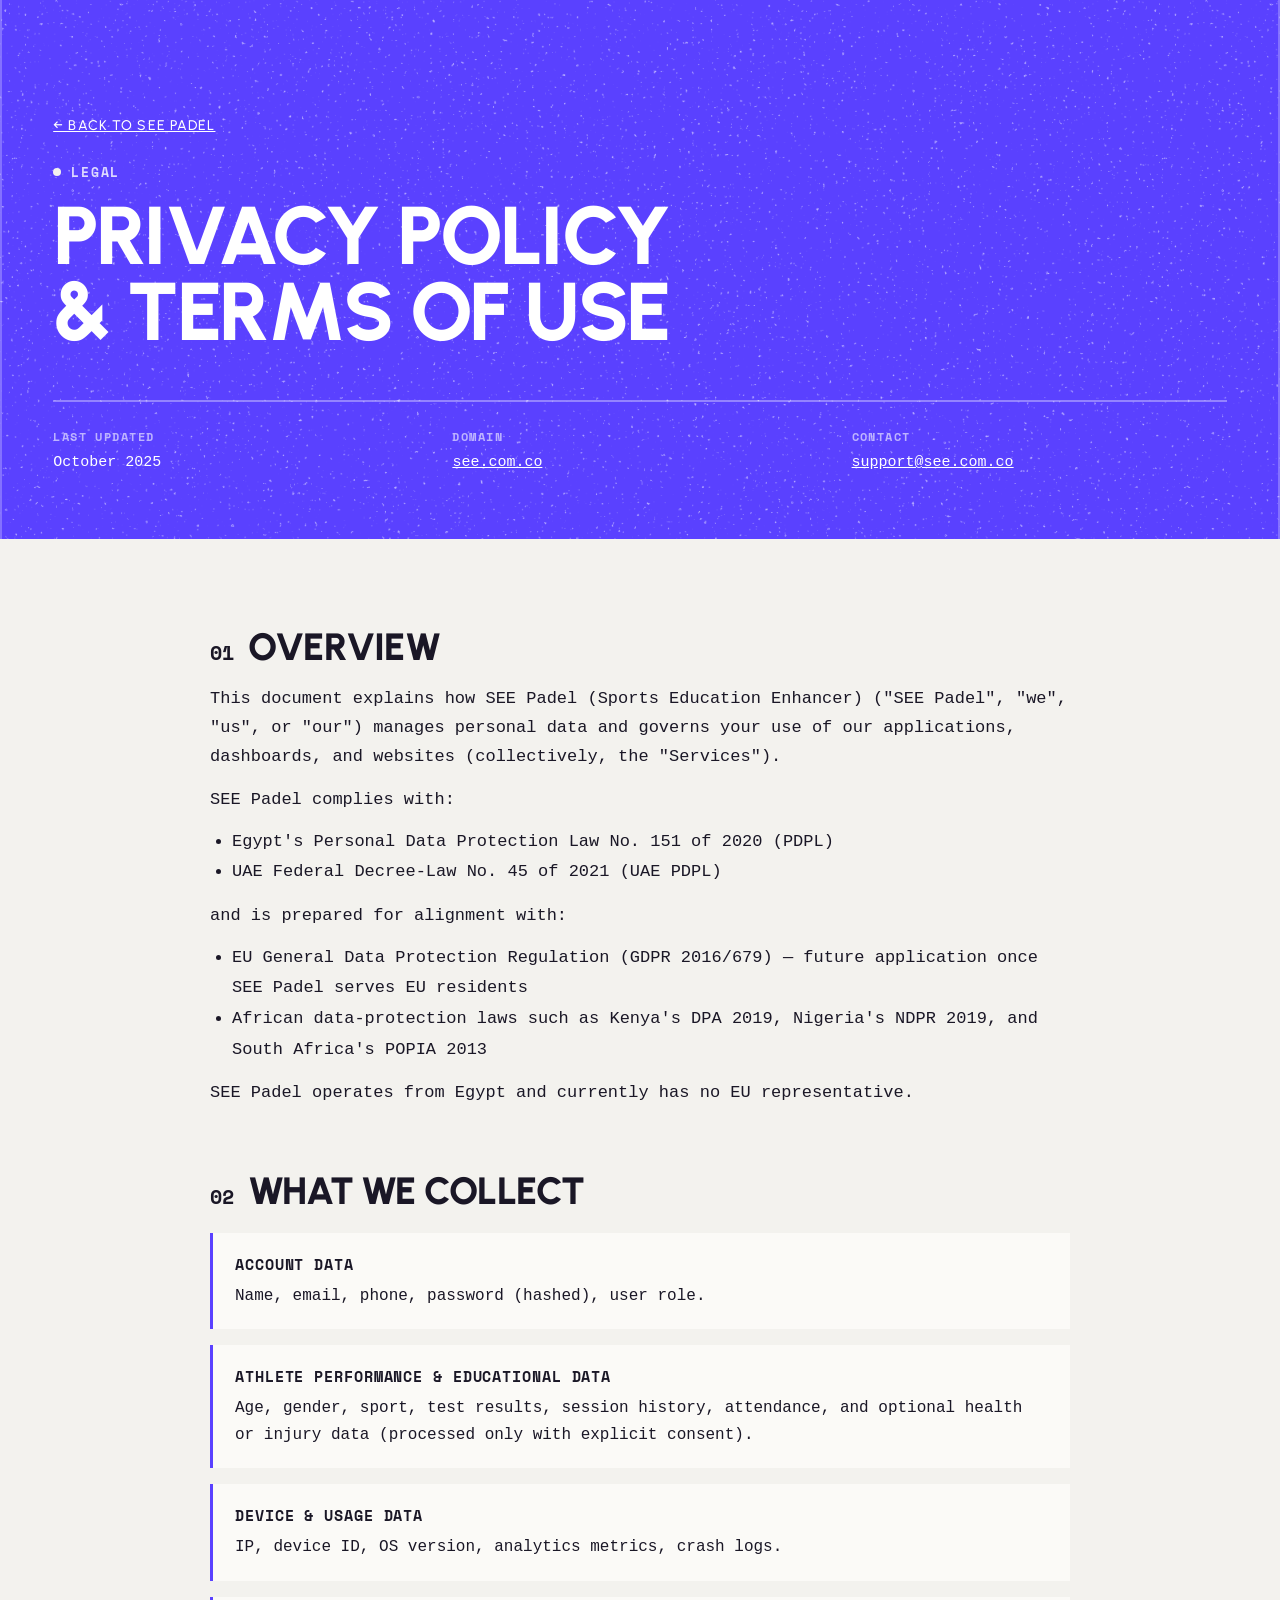
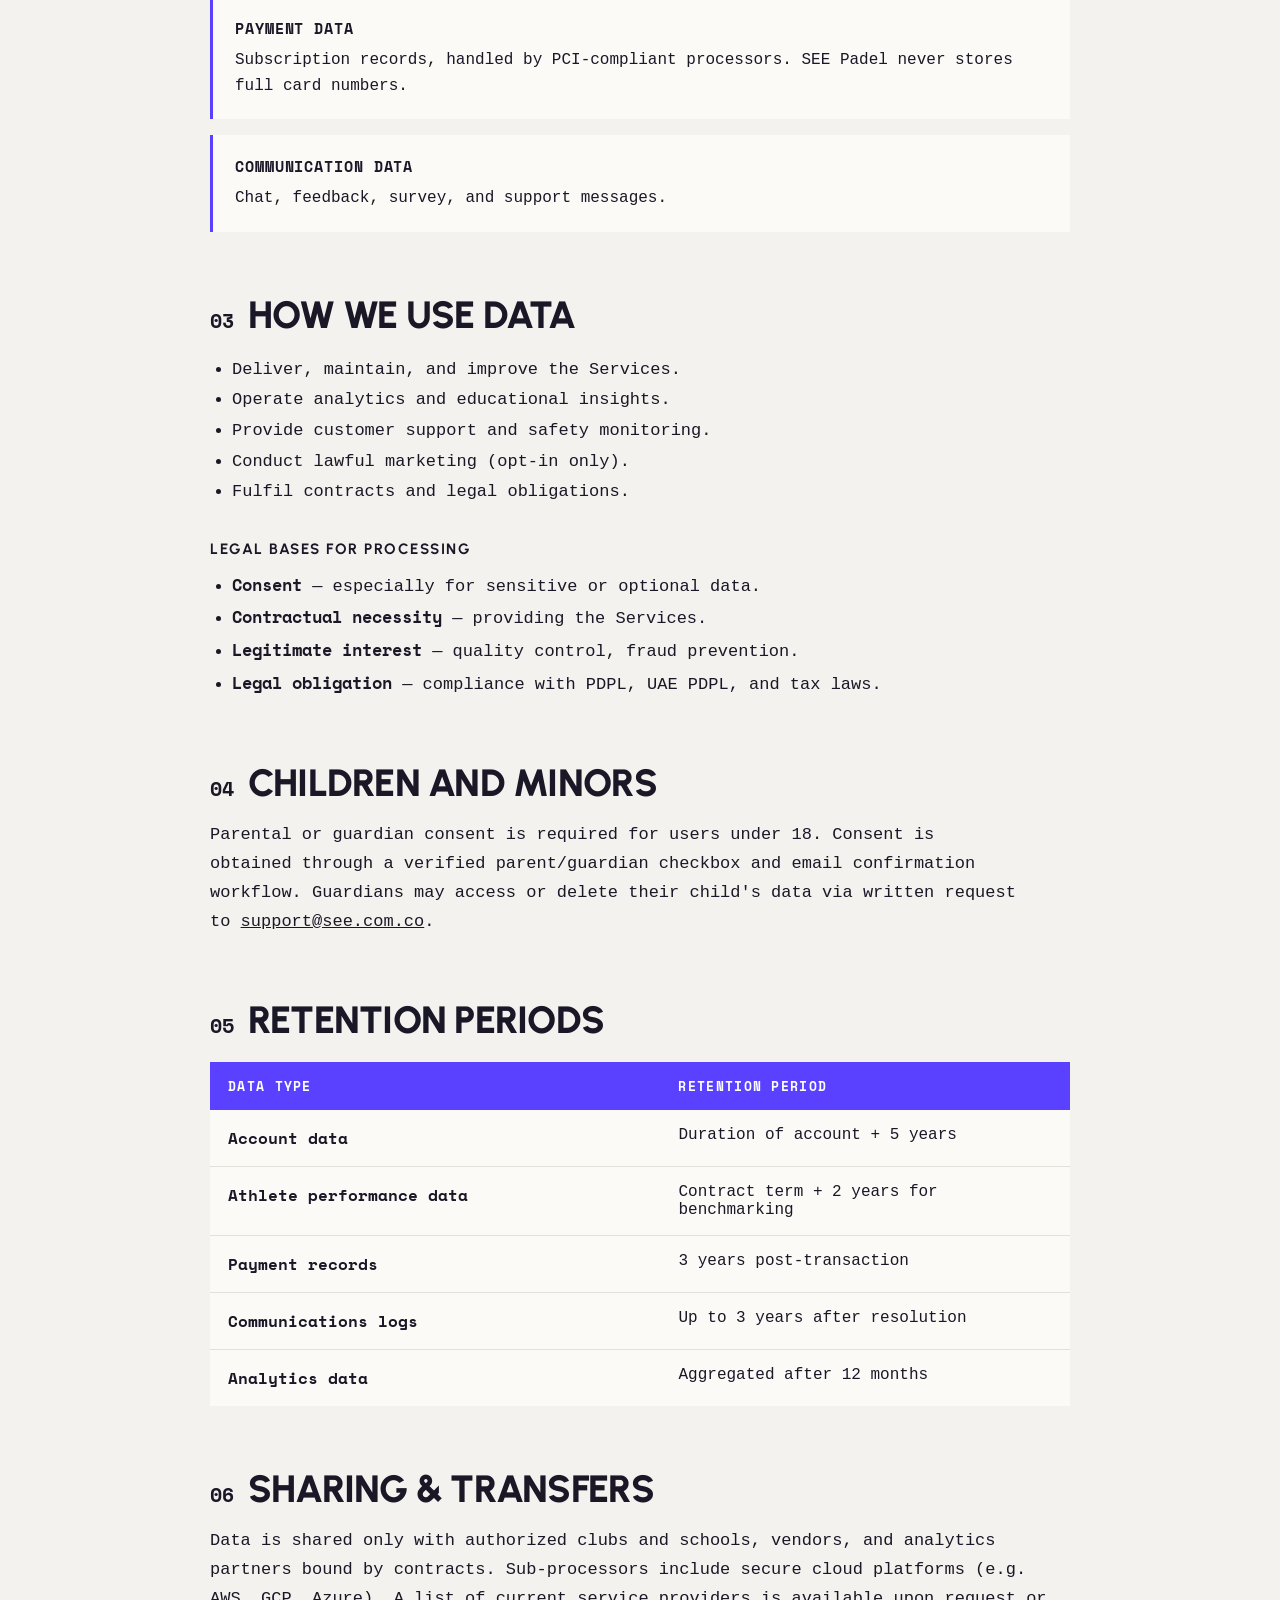
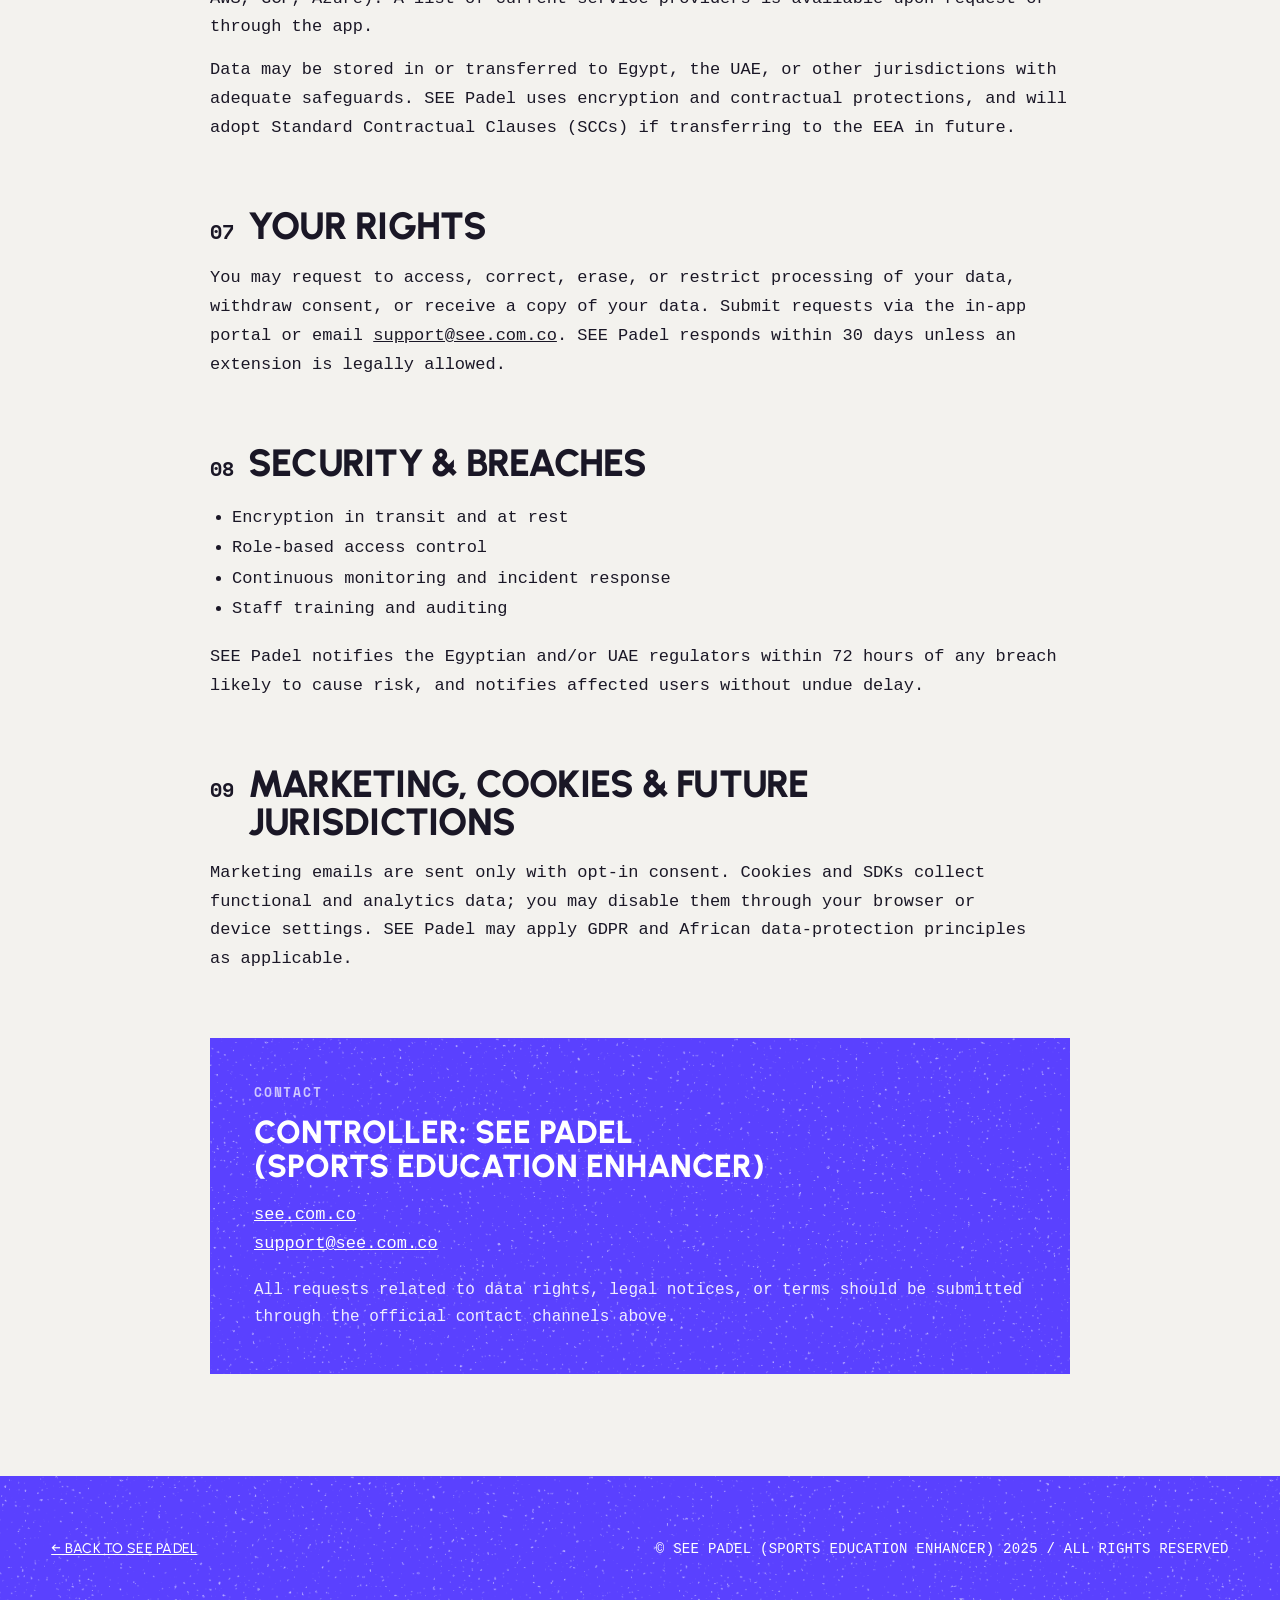
==== commit 4f8ff616: "Make text single-color and switch subtitles to mono, matching the app Removes every remaining accent" ====
--- a/privacy.html
+++ b/privacy.html
@@ -16,11 +16,11 @@
 <section data-r="hero" style="position:relative;background-color:var(--primary);background-image:url('./assets/bg-noise.png');background-size:1150px auto;background-repeat:repeat;background-position:top center;color:#fff;font-family:var(--font-body);overflow:hidden">
   <div data-r="hero-inner" style="position:relative;padding:clamp(72px,9vw,132px) clamp(20px,4vw,72px) clamp(44px,5vw,72px);border-left:2px solid rgba(255,255,255,0.25);border-right:2px solid rgba(255,255,255,0.25)">
     <a href="./index.html" style="display:inline-flex;align-items:center;gap:10px;font-size:14px;font-weight:500;letter-spacing:0.08em;text-transform:uppercase;color:#fff">&larr; Back to see padel</a>
-    <div style="display:flex;align-items:center;gap:10px;margin-top:28px;font-size:13px;font-weight:700;letter-spacing:0.14em;text-transform:uppercase;color:rgba(255,255,255,0.8)">
+    <div style="display:flex;align-items:center;gap:10px;margin-top:28px;font-size:13px;font-weight:700;letter-spacing:0.14em;text-transform:uppercase;color:rgba(255,255,255,0.8);font-family:var(--font-mono)">
       <span style="width:8px;height:8px;border-radius:50%;background:var(--paper)"></span>Legal
     </div>
-    <h1 data-r="h1" style="margin:16px 0 0;font-family:var(--font-body);font-weight:800;font-size:clamp(40px,6.4vw,96px);line-height:0.92;letter-spacing:-0.03em;text-transform:uppercase;text-wrap:balance">Privacy policy<br><span style="color:var(--paper)">&amp; terms of use</span></h1>
-    <div data-r="meta" style="display:grid;grid-template-columns:repeat(3,minmax(0,1fr));gap:24px;margin-top:clamp(32px,4vw,56px);padding-top:26px;border-top:2px solid rgba(255,255,255,0.35);font-size:15px;line-height:1.5">
+    <h1 data-r="h1" style="margin:16px 0 0;font-family:var(--font-body);font-weight:800;font-size:clamp(40px,6.4vw,96px);line-height:0.92;letter-spacing:-0.03em;text-transform:uppercase;text-wrap:balance">Privacy policy<br><span style="color:#fff">&amp; terms of use</span></h1>
+    <div data-r="meta" style="display:grid;grid-template-columns:repeat(3,minmax(0,1fr));gap:24px;margin-top:clamp(32px,4vw,56px);padding-top:26px;border-top:2px solid rgba(255,255,255,0.35);font-size:15px;line-height:1.5;font-family:var(--font-mono)">
       <div>
         <div style="font-size:12px;font-weight:700;letter-spacing:0.12em;text-transform:uppercase;color:rgba(255,255,255,0.6)">Last updated</div>
         <div style="margin-top:6px">October 2025</div>
@@ -42,58 +42,58 @@
 
     <div>
       <div style="display:flex;align-items:baseline;gap:14px">
-        <span style="font-family:var(--font-mono);font-weight:700;font-size:20px;color:var(--primary)">01</span>
+        <span style="font-family:var(--font-mono);font-weight:700;font-size:20px;color:var(--ink)">01</span>
         <h2 style="margin:0;font-family:var(--font-body);font-weight:800;font-size:clamp(24px,3vw,38px);line-height:1;letter-spacing:-0.02em;text-transform:uppercase;color:var(--ink)">Overview</h2>
       </div>
-      <p style="margin:18px 0 0;font-size:17px;line-height:1.7;text-wrap:pretty">This document explains how SEE Padel (Sports Education Enhancer) ("SEE Padel", "we", "us", or "our") manages personal data and governs your use of our applications, dashboards, and websites (collectively, the "Services").</p>
-      <p style="margin:14px 0 0;font-size:17px;line-height:1.7">SEE Padel complies with:</p>
-      <ul style="margin:12px 0 0;padding-left:22px;font-size:17px;line-height:1.8">
+      <p style="margin:18px 0 0;font-size:17px;line-height:1.7;font-family:var(--font-mono);text-wrap:pretty">This document explains how SEE Padel (Sports Education Enhancer) ("SEE Padel", "we", "us", or "our") manages personal data and governs your use of our applications, dashboards, and websites (collectively, the "Services").</p>
+      <p style="margin:14px 0 0;font-size:17px;line-height:1.7;font-family:var(--font-mono)">SEE Padel complies with:</p>
+      <ul style="margin:12px 0 0;padding-left:22px;font-size:17px;line-height:1.8;font-family:var(--font-mono)">
         <li>Egypt's Personal Data Protection Law No. 151 of 2020 (PDPL)</li>
         <li>UAE Federal Decree-Law No. 45 of 2021 (UAE PDPL)</li>
       </ul>
-      <p style="margin:14px 0 0;font-size:17px;line-height:1.7">and is prepared for alignment with:</p>
-      <ul style="margin:12px 0 0;padding-left:22px;font-size:17px;line-height:1.8">
+      <p style="margin:14px 0 0;font-size:17px;line-height:1.7;font-family:var(--font-mono)">and is prepared for alignment with:</p>
+      <ul style="margin:12px 0 0;padding-left:22px;font-size:17px;line-height:1.8;font-family:var(--font-mono)">
         <li>EU General Data Protection Regulation (GDPR 2016/679) &mdash; future application once SEE Padel serves EU residents</li>
         <li>African data-protection laws such as Kenya's DPA 2019, Nigeria's NDPR 2019, and South Africa's POPIA 2013</li>
       </ul>
-      <p style="margin:14px 0 0;font-size:17px;line-height:1.7">SEE Padel operates from Egypt and currently has no EU representative.</p>
-    </div>
-
-    <div>
-      <div style="display:flex;align-items:baseline;gap:14px">
-        <span style="font-family:var(--font-mono);font-weight:700;font-size:20px;color:var(--primary)">02</span>
+      <p style="margin:14px 0 0;font-size:17px;line-height:1.7;font-family:var(--font-mono)">SEE Padel operates from Egypt and currently has no EU representative.</p>
+    </div>
+
+    <div>
+      <div style="display:flex;align-items:baseline;gap:14px">
+        <span style="font-family:var(--font-mono);font-weight:700;font-size:20px;color:var(--ink)">02</span>
         <h2 style="margin:0;font-family:var(--font-body);font-weight:800;font-size:clamp(24px,3vw,38px);line-height:1;letter-spacing:-0.02em;text-transform:uppercase;color:var(--ink)">What we collect</h2>
       </div>
       <div style="display:flex;flex-direction:column;gap:16px;margin-top:22px">
         <div style="padding:20px 22px;background:var(--surface);border-left:3px solid var(--primary)">
-          <div style="font-size:15px;font-weight:700;letter-spacing:0.06em;text-transform:uppercase;color:var(--primary)">Account data</div>
-          <p style="margin:8px 0 0;font-size:16px;line-height:1.65">Name, email, phone, password (hashed), user role.</p>
-        </div>
-        <div style="padding:20px 22px;background:var(--surface);border-left:3px solid var(--primary)">
-          <div style="font-size:15px;font-weight:700;letter-spacing:0.06em;text-transform:uppercase;color:var(--primary)">Athlete performance &amp; educational data</div>
-          <p style="margin:8px 0 0;font-size:16px;line-height:1.65">Age, gender, sport, test results, session history, attendance, and optional health or injury data (processed only with explicit consent).</p>
-        </div>
-        <div style="padding:20px 22px;background:var(--surface);border-left:3px solid var(--primary)">
-          <div style="font-size:15px;font-weight:700;letter-spacing:0.06em;text-transform:uppercase;color:var(--primary)">Device &amp; usage data</div>
-          <p style="margin:8px 0 0;font-size:16px;line-height:1.65">IP, device ID, OS version, analytics metrics, crash logs.</p>
-        </div>
-        <div style="padding:20px 22px;background:var(--surface);border-left:3px solid var(--primary)">
-          <div style="font-size:15px;font-weight:700;letter-spacing:0.06em;text-transform:uppercase;color:var(--primary)">Payment data</div>
-          <p style="margin:8px 0 0;font-size:16px;line-height:1.65">Subscription records, handled by PCI-compliant processors. SEE Padel never stores full card numbers.</p>
-        </div>
-        <div style="padding:20px 22px;background:var(--surface);border-left:3px solid var(--primary)">
-          <div style="font-size:15px;font-weight:700;letter-spacing:0.06em;text-transform:uppercase;color:var(--primary)">Communication data</div>
-          <p style="margin:8px 0 0;font-size:16px;line-height:1.65">Chat, feedback, survey, and support messages.</p>
-        </div>
-      </div>
-    </div>
-
-    <div>
-      <div style="display:flex;align-items:baseline;gap:14px">
-        <span style="font-family:var(--font-mono);font-weight:700;font-size:20px;color:var(--primary)">03</span>
+          <div style="font-size:15px;font-weight:700;letter-spacing:0.06em;text-transform:uppercase;color:var(--ink);font-family:var(--font-mono)">Account data</div>
+          <p style="margin:8px 0 0;font-size:16px;line-height:1.65;font-family:var(--font-mono)">Name, email, phone, password (hashed), user role.</p>
+        </div>
+        <div style="padding:20px 22px;background:var(--surface);border-left:3px solid var(--primary)">
+          <div style="font-size:15px;font-weight:700;letter-spacing:0.06em;text-transform:uppercase;color:var(--ink);font-family:var(--font-mono)">Athlete performance &amp; educational data</div>
+          <p style="margin:8px 0 0;font-size:16px;line-height:1.65;font-family:var(--font-mono)">Age, gender, sport, test results, session history, attendance, and optional health or injury data (processed only with explicit consent).</p>
+        </div>
+        <div style="padding:20px 22px;background:var(--surface);border-left:3px solid var(--primary)">
+          <div style="font-size:15px;font-weight:700;letter-spacing:0.06em;text-transform:uppercase;color:var(--ink);font-family:var(--font-mono)">Device &amp; usage data</div>
+          <p style="margin:8px 0 0;font-size:16px;line-height:1.65;font-family:var(--font-mono)">IP, device ID, OS version, analytics metrics, crash logs.</p>
+        </div>
+        <div style="padding:20px 22px;background:var(--surface);border-left:3px solid var(--primary)">
+          <div style="font-size:15px;font-weight:700;letter-spacing:0.06em;text-transform:uppercase;color:var(--ink);font-family:var(--font-mono)">Payment data</div>
+          <p style="margin:8px 0 0;font-size:16px;line-height:1.65;font-family:var(--font-mono)">Subscription records, handled by PCI-compliant processors. SEE Padel never stores full card numbers.</p>
+        </div>
+        <div style="padding:20px 22px;background:var(--surface);border-left:3px solid var(--primary)">
+          <div style="font-size:15px;font-weight:700;letter-spacing:0.06em;text-transform:uppercase;color:var(--ink);font-family:var(--font-mono)">Communication data</div>
+          <p style="margin:8px 0 0;font-size:16px;line-height:1.65;font-family:var(--font-mono)">Chat, feedback, survey, and support messages.</p>
+        </div>
+      </div>
+    </div>
+
+    <div>
+      <div style="display:flex;align-items:baseline;gap:14px">
+        <span style="font-family:var(--font-mono);font-weight:700;font-size:20px;color:var(--ink)">03</span>
         <h2 style="margin:0;font-family:var(--font-body);font-weight:800;font-size:clamp(24px,3vw,38px);line-height:1;letter-spacing:-0.02em;text-transform:uppercase;color:var(--ink)">How we use data</h2>
       </div>
-      <ul style="margin:20px 0 0;padding-left:22px;font-size:17px;line-height:1.8">
+      <ul style="margin:20px 0 0;padding-left:22px;font-size:17px;line-height:1.8;font-family:var(--font-mono)">
         <li>Deliver, maintain, and improve the Services.</li>
         <li>Operate analytics and educational insights.</li>
         <li>Provide customer support and safety monitoring.</li>
@@ -101,7 +101,7 @@
         <li>Fulfil contracts and legal obligations.</li>
       </ul>
       <h3 style="margin:32px 0 0;font-size:15px;font-weight:700;letter-spacing:0.1em;text-transform:uppercase;color:var(--ink)">Legal bases for processing</h3>
-      <ul style="margin:12px 0 0;padding-left:22px;font-size:17px;line-height:1.8">
+      <ul style="margin:12px 0 0;padding-left:22px;font-size:17px;line-height:1.8;font-family:var(--font-mono)">
         <li><strong>Consent</strong> &mdash; especially for sensitive or optional data.</li>
         <li><strong>Contractual necessity</strong> &mdash; providing the Services.</li>
         <li><strong>Legitimate interest</strong> &mdash; quality control, fraud prevention.</li>
@@ -111,18 +111,18 @@
 
     <div>
       <div style="display:flex;align-items:baseline;gap:14px">
-        <span style="font-family:var(--font-mono);font-weight:700;font-size:20px;color:var(--primary)">04</span>
+        <span style="font-family:var(--font-mono);font-weight:700;font-size:20px;color:var(--ink)">04</span>
         <h2 style="margin:0;font-family:var(--font-body);font-weight:800;font-size:clamp(24px,3vw,38px);line-height:1;letter-spacing:-0.02em;text-transform:uppercase;color:var(--ink)">Children and minors</h2>
       </div>
-      <p style="margin:18px 0 0;font-size:17px;line-height:1.7;text-wrap:pretty">Parental or guardian consent is required for users under 18. Consent is obtained through a verified parent/guardian checkbox and email confirmation workflow. Guardians may access or delete their child's data via written request to <a href="mailto:support@see.com.co">support@see.com.co</a>.</p>
-    </div>
-
-    <div>
-      <div style="display:flex;align-items:baseline;gap:14px">
-        <span style="font-family:var(--font-mono);font-weight:700;font-size:20px;color:var(--primary)">05</span>
+      <p style="margin:18px 0 0;font-size:17px;line-height:1.7;font-family:var(--font-mono);text-wrap:pretty">Parental or guardian consent is required for users under 18. Consent is obtained through a verified parent/guardian checkbox and email confirmation workflow. Guardians may access or delete their child's data via written request to <a href="mailto:support@see.com.co">support@see.com.co</a>.</p>
+    </div>
+
+    <div>
+      <div style="display:flex;align-items:baseline;gap:14px">
+        <span style="font-family:var(--font-mono);font-weight:700;font-size:20px;color:var(--ink)">05</span>
         <h2 style="margin:0;font-family:var(--font-body);font-weight:800;font-size:clamp(24px,3vw,38px);line-height:1;letter-spacing:-0.02em;text-transform:uppercase;color:var(--ink)">Retention periods</h2>
       </div>
-      <div data-r="table" style="margin-top:22px;background:var(--surface);font-size:16px">
+      <div data-r="table" style="margin-top:22px;background:var(--surface);font-size:16px;font-family:var(--font-mono)">
         <div style="display:grid;grid-template-columns:1.1fr 1fr;background:var(--primary);color:#fff;font-size:13px;font-weight:700;letter-spacing:0.1em;text-transform:uppercase">
           <div style="padding:14px 18px">Data type</div>
           <div style="padding:14px 18px">Retention period</div>
@@ -152,51 +152,51 @@
 
     <div>
       <div style="display:flex;align-items:baseline;gap:14px">
-        <span style="font-family:var(--font-mono);font-weight:700;font-size:20px;color:var(--primary)">06</span>
+        <span style="font-family:var(--font-mono);font-weight:700;font-size:20px;color:var(--ink)">06</span>
         <h2 style="margin:0;font-family:var(--font-body);font-weight:800;font-size:clamp(24px,3vw,38px);line-height:1;letter-spacing:-0.02em;text-transform:uppercase;color:var(--ink)">Sharing &amp; transfers</h2>
       </div>
-      <p style="margin:18px 0 0;font-size:17px;line-height:1.7;text-wrap:pretty">Data is shared only with authorized clubs and schools, vendors, and analytics partners bound by contracts. Sub-processors include secure cloud platforms (e.g. AWS, GCP, Azure). A list of current service providers is available upon request or through the app.</p>
-      <p style="margin:14px 0 0;font-size:17px;line-height:1.7;text-wrap:pretty">Data may be stored in or transferred to Egypt, the UAE, or other jurisdictions with adequate safeguards. SEE Padel uses encryption and contractual protections, and will adopt Standard Contractual Clauses (SCCs) if transferring to the EEA in future.</p>
-    </div>
-
-    <div>
-      <div style="display:flex;align-items:baseline;gap:14px">
-        <span style="font-family:var(--font-mono);font-weight:700;font-size:20px;color:var(--primary)">07</span>
+      <p style="margin:18px 0 0;font-size:17px;line-height:1.7;font-family:var(--font-mono);text-wrap:pretty">Data is shared only with authorized clubs and schools, vendors, and analytics partners bound by contracts. Sub-processors include secure cloud platforms (e.g. AWS, GCP, Azure). A list of current service providers is available upon request or through the app.</p>
+      <p style="margin:14px 0 0;font-size:17px;line-height:1.7;font-family:var(--font-mono);text-wrap:pretty">Data may be stored in or transferred to Egypt, the UAE, or other jurisdictions with adequate safeguards. SEE Padel uses encryption and contractual protections, and will adopt Standard Contractual Clauses (SCCs) if transferring to the EEA in future.</p>
+    </div>
+
+    <div>
+      <div style="display:flex;align-items:baseline;gap:14px">
+        <span style="font-family:var(--font-mono);font-weight:700;font-size:20px;color:var(--ink)">07</span>
         <h2 style="margin:0;font-family:var(--font-body);font-weight:800;font-size:clamp(24px,3vw,38px);line-height:1;letter-spacing:-0.02em;text-transform:uppercase;color:var(--ink)">Your rights</h2>
       </div>
-      <p style="margin:18px 0 0;font-size:17px;line-height:1.7;text-wrap:pretty">You may request to access, correct, erase, or restrict processing of your data, withdraw consent, or receive a copy of your data. Submit requests via the in-app portal or email <a href="mailto:support@see.com.co">support@see.com.co</a>. SEE Padel responds within 30 days unless an extension is legally allowed.</p>
-    </div>
-
-    <div>
-      <div style="display:flex;align-items:baseline;gap:14px">
-        <span style="font-family:var(--font-mono);font-weight:700;font-size:20px;color:var(--primary)">08</span>
+      <p style="margin:18px 0 0;font-size:17px;line-height:1.7;font-family:var(--font-mono);text-wrap:pretty">You may request to access, correct, erase, or restrict processing of your data, withdraw consent, or receive a copy of your data. Submit requests via the in-app portal or email <a href="mailto:support@see.com.co">support@see.com.co</a>. SEE Padel responds within 30 days unless an extension is legally allowed.</p>
+    </div>
+
+    <div>
+      <div style="display:flex;align-items:baseline;gap:14px">
+        <span style="font-family:var(--font-mono);font-weight:700;font-size:20px;color:var(--ink)">08</span>
         <h2 style="margin:0;font-family:var(--font-body);font-weight:800;font-size:clamp(24px,3vw,38px);line-height:1;letter-spacing:-0.02em;text-transform:uppercase;color:var(--ink)">Security &amp; breaches</h2>
       </div>
-      <ul style="margin:20px 0 0;padding-left:22px;font-size:17px;line-height:1.8">
+      <ul style="margin:20px 0 0;padding-left:22px;font-size:17px;line-height:1.8;font-family:var(--font-mono)">
         <li>Encryption in transit and at rest</li>
         <li>Role-based access control</li>
         <li>Continuous monitoring and incident response</li>
         <li>Staff training and auditing</li>
       </ul>
-      <p style="margin:18px 0 0;font-size:17px;line-height:1.7;text-wrap:pretty">SEE Padel notifies the Egyptian and/or UAE regulators within 72 hours of any breach likely to cause risk, and notifies affected users without undue delay.</p>
-    </div>
-
-    <div>
-      <div style="display:flex;align-items:baseline;gap:14px">
-        <span style="font-family:var(--font-mono);font-weight:700;font-size:20px;color:var(--primary)">09</span>
+      <p style="margin:18px 0 0;font-size:17px;line-height:1.7;font-family:var(--font-mono);text-wrap:pretty">SEE Padel notifies the Egyptian and/or UAE regulators within 72 hours of any breach likely to cause risk, and notifies affected users without undue delay.</p>
+    </div>
+
+    <div>
+      <div style="display:flex;align-items:baseline;gap:14px">
+        <span style="font-family:var(--font-mono);font-weight:700;font-size:20px;color:var(--ink)">09</span>
         <h2 style="margin:0;font-family:var(--font-body);font-weight:800;font-size:clamp(24px,3vw,38px);line-height:1;letter-spacing:-0.02em;text-transform:uppercase;color:var(--ink)">Marketing, cookies &amp; future jurisdictions</h2>
       </div>
-      <p style="margin:18px 0 0;font-size:17px;line-height:1.7;text-wrap:pretty">Marketing emails are sent only with opt-in consent. Cookies and SDKs collect functional and analytics data; you may disable them through your browser or device settings. SEE Padel may apply GDPR and African data-protection principles as applicable.</p>
+      <p style="margin:18px 0 0;font-size:17px;line-height:1.7;font-family:var(--font-mono);text-wrap:pretty">Marketing emails are sent only with opt-in consent. Cookies and SDKs collect functional and analytics data; you may disable them through your browser or device settings. SEE Padel may apply GDPR and African data-protection principles as applicable.</p>
     </div>
 
     <div data-r="contact-card" style="padding:clamp(28px,4vw,44px);background-color:var(--primary);background-image:url('./assets/bg-noise.png');background-size:1150px auto;background-repeat:repeat;color:#fff">
-      <div style="font-size:13px;font-weight:700;letter-spacing:0.14em;text-transform:uppercase;color:rgba(255,255,255,0.7)">Contact</div>
+      <div style="font-size:13px;font-weight:700;letter-spacing:0.14em;text-transform:uppercase;color:rgba(255,255,255,0.7);font-family:var(--font-mono)">Contact</div>
       <div style="margin-top:14px;font-family:var(--font-body);font-weight:800;font-size:clamp(22px,2.6vw,32px);line-height:1.05;text-transform:uppercase">Controller: SEE Padel<br>(Sports Education Enhancer)</div>
-      <div style="margin-top:18px;font-size:17px;line-height:1.7">
+      <div style="margin-top:18px;font-size:17px;line-height:1.7;font-family:var(--font-mono)">
         <a href="https://see.com.co" target="_blank" rel="noopener">see.com.co</a><br>
         <a href="mailto:support@see.com.co">support@see.com.co</a>
       </div>
-      <p style="margin:18px 0 0;font-size:16px;line-height:1.65;color:rgba(255,255,255,0.9);text-wrap:pretty">All requests related to data rights, legal notices, or terms should be submitted through the official contact channels above.</p>
+      <p style="margin:18px 0 0;font-size:16px;line-height:1.65;color:rgba(255,255,255,0.9);font-family:var(--font-mono);text-wrap:pretty">All requests related to data rights, legal notices, or terms should be submitted through the official contact channels above.</p>
     </div>
 
   </div>
@@ -205,7 +205,7 @@
 <footer data-r="footer" style="background-color:var(--primary);background-image:url('./assets/bg-noise.png');background-size:1150px auto;background-repeat:repeat;background-position:top center;padding:clamp(40px,5vw,64px) clamp(20px,4vw,72px);color:#fff;font-family:var(--font-body)">
   <div data-r="footer-row" style="display:flex;flex-wrap:wrap;align-items:center;justify-content:space-between;gap:24px;font-size:14px;letter-spacing:0.02em;text-transform:uppercase">
     <a href="./index.html" style="display:inline-flex;align-items:center;gap:10px;font-weight:500">&larr; Back to see padel</a>
-    <div>&copy; SEE Padel (Sports Education Enhancer) 2025 / All rights reserved</div>
+    <div style="font-family:var(--font-mono)">&copy; SEE Padel (Sports Education Enhancer) 2025 / All rights reserved</div>
   </div>
 </footer>
 
--- a/styles.css
+++ b/styles.css
@@ -9,7 +9,7 @@
 *, *::before, *::after { box-sizing:border-box; }
 img { max-width:100%; }
 a { color:#fff; text-decoration:none; }
-a:hover { color:var(--primary); }
+a:hover { color:var(--paper); }
 html { scroll-behavior:smooth; }
 
 /* ---- Hero noise field ---- */
@@ -42,7 +42,7 @@
 [data-r="cta"] a.is-primary:hover { background:var(--sunken); color:var(--ink); }
 [data-r="cta"] a.is-ghost:hover { background:rgba(255,255,255,0.18); color:#fff; border-color:#fff; }
 [data-r="cta2-buttons"] a:hover { background:var(--sunken); color:var(--ink); }
-[data-r="faq-item"] button:hover span:first-child { color:var(--primary); }
+[data-r="faq-item"] button:hover span:first-child { color:var(--ink); }
 
 /* ---- FAB / burger / mobile menu ---- */
 [data-r="fab"][data-on="true"] { transform:translateY(0) !important; pointer-events:auto !important; }
@@ -56,7 +56,7 @@
 [data-r="fab"][data-x="true"] > span:nth-child(2) { opacity:0; transform:scaleX(0.4); }
 [data-r="fab"][data-x="true"] > span:nth-child(3) { transform:translateY(-7px) rotate(-45deg); }
 [data-r="fabmenu"][data-open="true"] { opacity:1 !important; visibility:visible !important; pointer-events:auto !important; transition-delay:0s !important; }
-[data-r="fabmenu"] a:hover { color:var(--primary); }
+[data-r="fabmenu"] a:hover { color:var(--paper); }
 
 /* ---- Keyframes for the hero intro ---- */
 @keyframes heroDown { from { opacity:0; transform:translateY(-26px); filter:blur(14px); } to { opacity:1; transform:translateY(0); filter:blur(0); } }
@@ -117,7 +117,7 @@
   [data-r="footer-copy-m"] { display:block !important; order:3 !important; position:relative !important; z-index:2 !important; margin-top:18px !important; }
   [data-r="footer-nav"] { display:none !important; }
   [data-r="footer-nav-m"] { display:flex !important; grid-column:1 / -1 !important; margin-bottom:6px !important; }
-  [data-r="footer-wordmark"] { color:var(--paper) !important; -webkit-mask-image:linear-gradient(to bottom,#000 0%,#000 56%,rgba(0,0,0,0.35) 82%,rgba(0,0,0,0) 100%) !important; mask-image:linear-gradient(to bottom,#000 0%,#000 56%,rgba(0,0,0,0.35) 82%,rgba(0,0,0,0) 100%) !important; }
+  [data-r="footer-wordmark"] { color:#fff !important; -webkit-mask-image:linear-gradient(to bottom,#000 0%,#000 56%,rgba(0,0,0,0.35) 82%,rgba(0,0,0,0) 100%) !important; mask-image:linear-gradient(to bottom,#000 0%,#000 56%,rgba(0,0,0,0.35) 82%,rgba(0,0,0,0) 100%) !important; }
   [data-r="footer-social"] { gap:14px !important; flex-wrap:wrap !important; }
 
   [data-r="faq"] { grid-template-columns:1fr !important; gap:26px !important; }
@@ -169,8 +169,8 @@
 
 /* ---- Privacy page ---- */
 body.legal { background:var(--paper); }
-body.legal a { color:var(--primary); }
-body.legal a:hover { color:var(--primary-pressed); }
+body.legal a { color:var(--ink); text-decoration:underline; }
+body.legal a:hover { color:var(--ink); }
 body.legal [data-r="hero"] a, body.legal [data-r="footer"] a, body.legal [data-r="contact-card"] a { color:#fff; }
 body.legal [data-r="hero"] a:hover, body.legal [data-r="footer"] a:hover, body.legal [data-r="contact-card"] a:hover { color:var(--paper); }
 @media (max-width:767px) {
